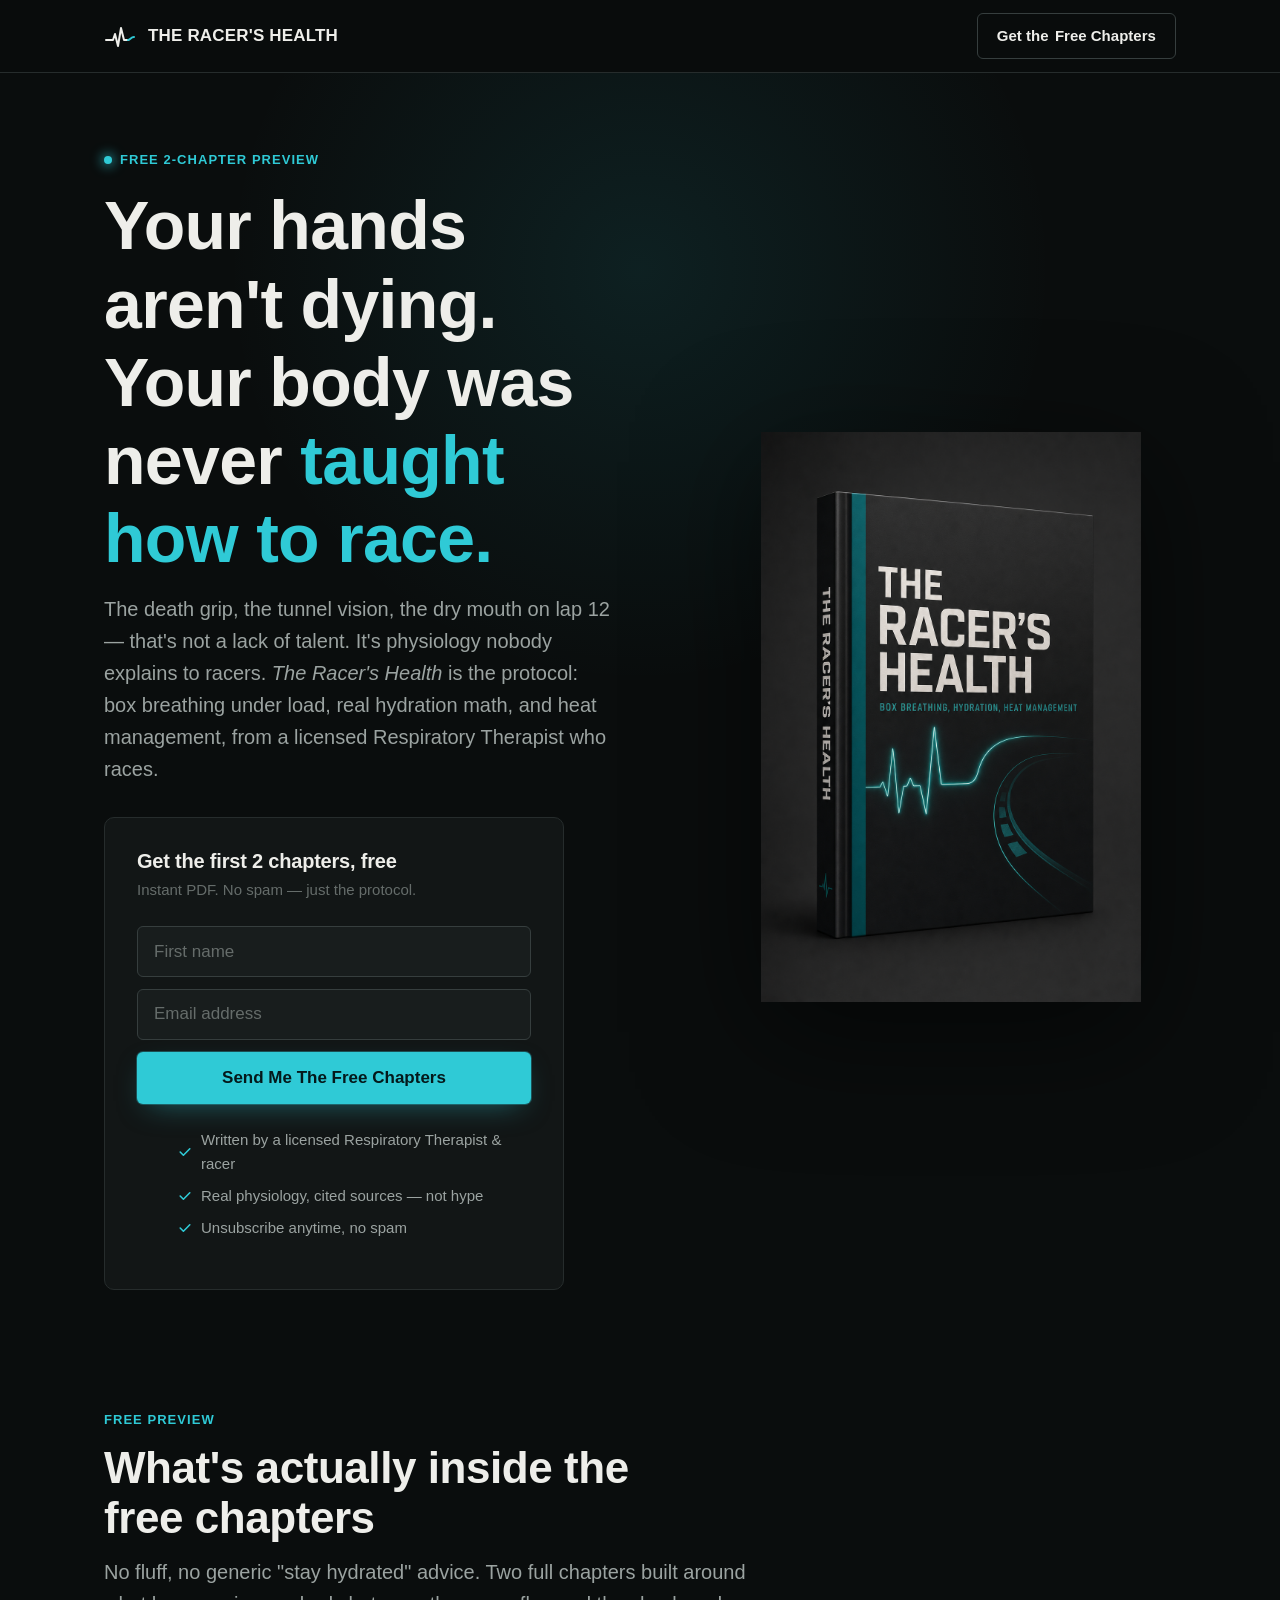
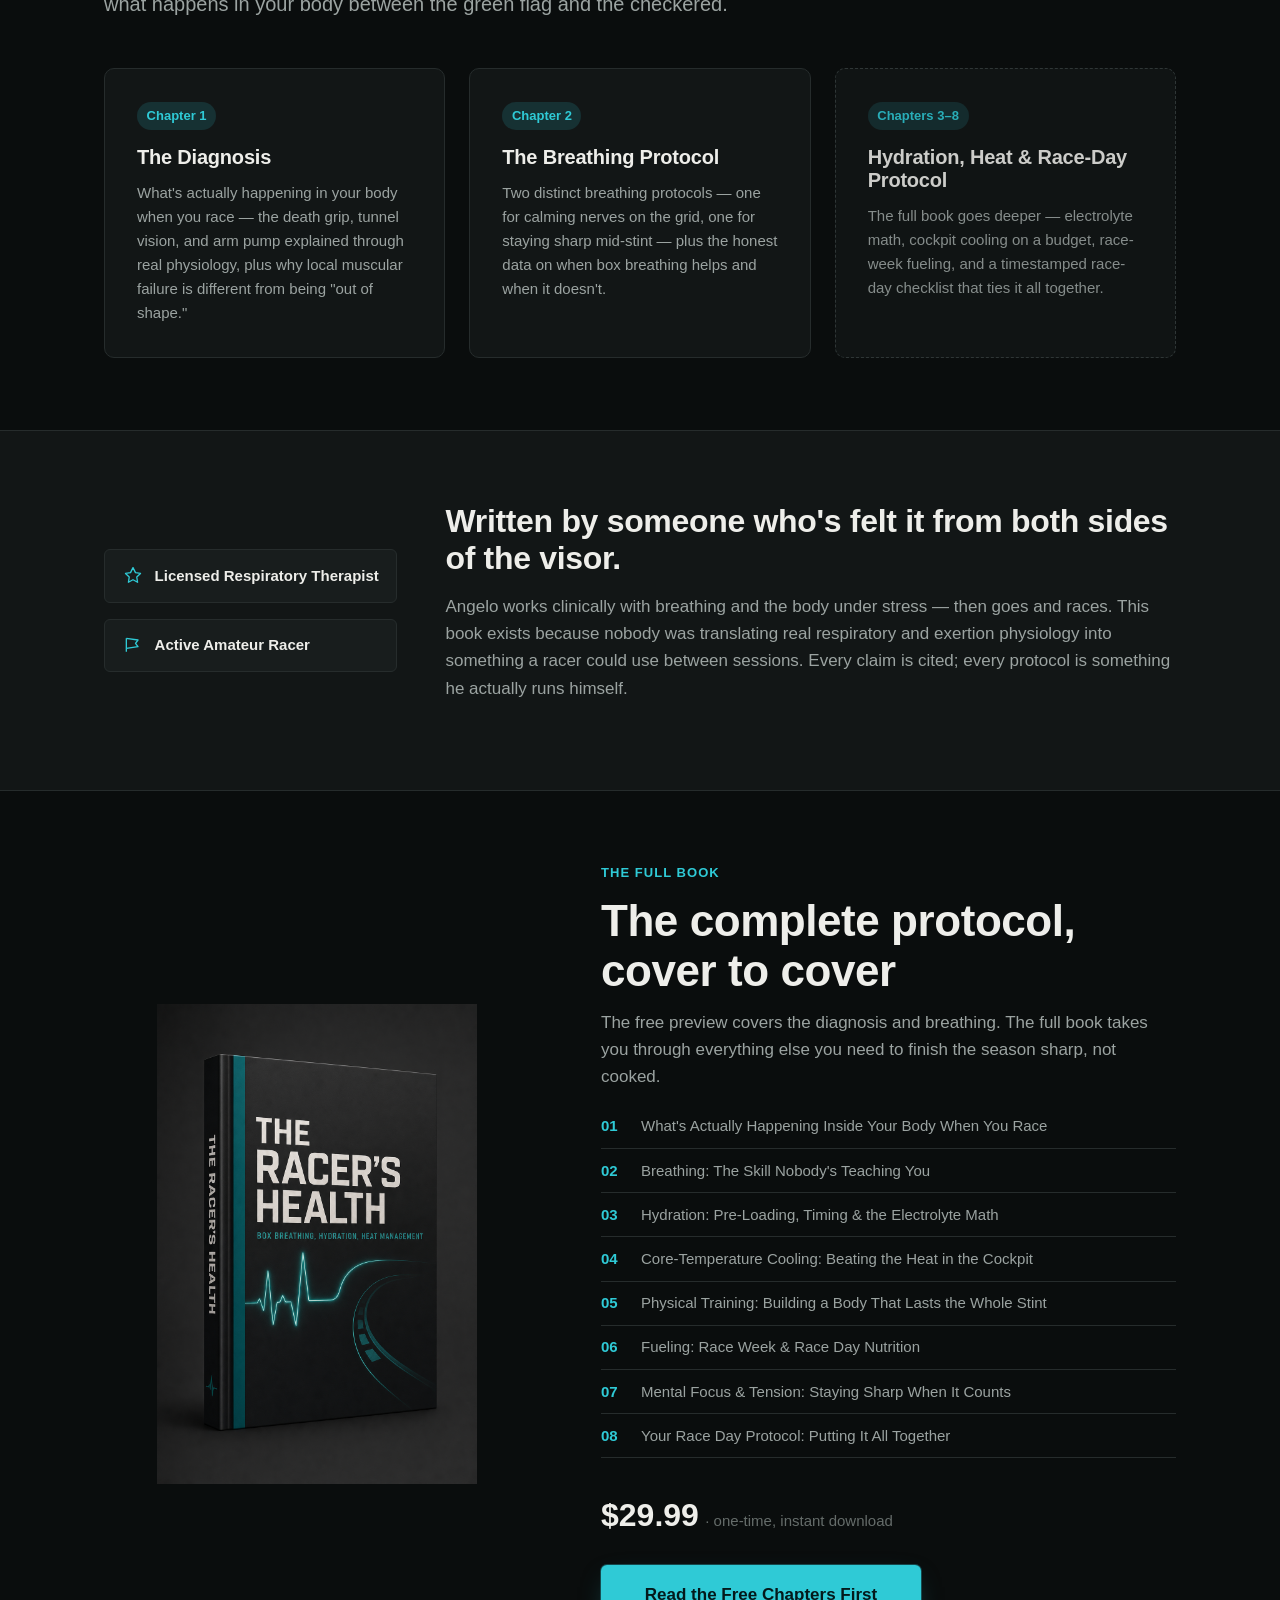
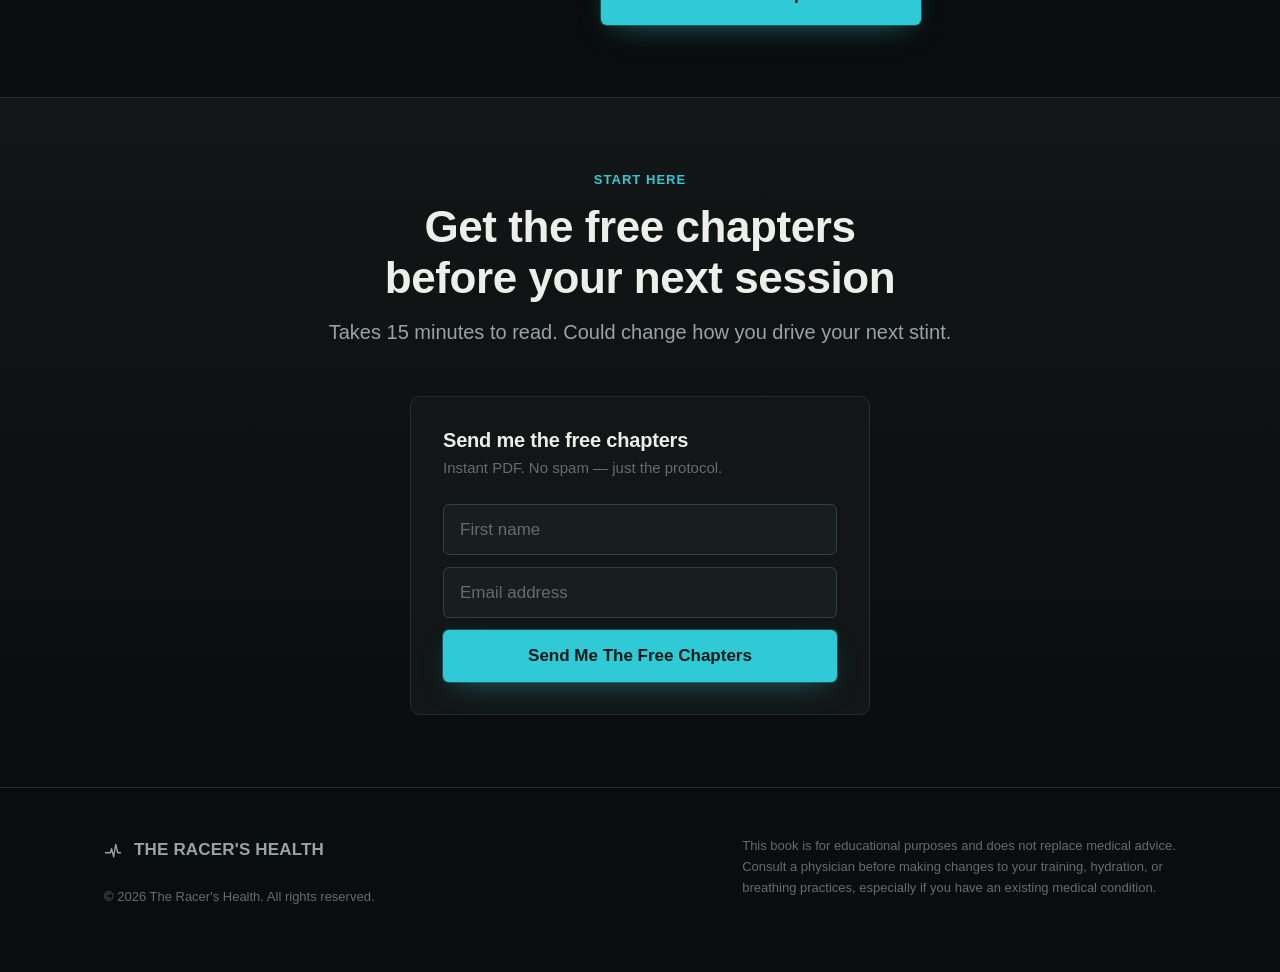
==== index.html @ ae668864 "Initial landing page + thank-you page for lead-magnet funnel" ====
<!DOCTYPE html>
<html lang="en">
<head>
<meta charset="UTF-8">
<meta name="viewport" content="width=device-width, initial-scale=1.0">
<title>The Racer's Health — Get the Free Chapters</title>
<meta name="description" content="A free preview from The Racer's Health: the breathing, hydration, and heat-management protocol nobody teaches racers. Written by a licensed Respiratory Therapist and racer.">

<!-- ============================================================
     META PIXEL — PASTE YOUR PIXEL BASE CODE HERE
     1. Go to Meta Events Manager > your Pixel > Settings > Set Up Pixel Manually
     2. Copy the base code block and paste it in place of this comment
     3. Replace YOUR_PIXEL_ID below with your real Pixel ID
     This fires a PageView. The Lead event fires on thank-you.html after signup.
     ============================================================ -->
<!--
<script>
!function(f,b,e,v,n,t,s)
{if(f.fbq)return;n=f.fbq=function(){n.callMethod?
n.callMethod.apply(n,arguments):n.queue.push(arguments)};
if(!f._fbq)f._fbq=n;n.push=n;n.loaded=!0;n.version='2.0';
n.queue=[];t=b.createElement(e);t.async=!0;
t.src=v;s=b.getElementsByTagName(e)[0];
s.parentNode.insertBefore(t,s)}(window, document,'script',
'https://connect.facebook.net/en_US/fbevents.js');
fbq('init', 'YOUR_PIXEL_ID');
fbq('track', 'PageView');
</script>
-->

<link rel="stylesheet" href="style.css">
</head>
<body>

<header class="site-header">
  <div class="container">
    <div class="brand">
      <svg viewBox="0 0 32 32" fill="none" aria-label="The Racer's Health logo">
        <path d="M2 20 H9 L11 14 L14 26 L17 8 L20 20 H24" stroke="currentColor" stroke-width="2" stroke-linecap="round" stroke-linejoin="round"/>
        <path d="M24 20 C 26 20 27 17 30 17" stroke="#2FCAD6" stroke-width="2" stroke-linecap="round"/>
      </svg>
      <span class="brand-name">The Racer's Health</span>
    </div>
    <a href="#signup" class="header-cta"><span class="long">Get the</span> Free Chapters</a>
  </div>
</header>

<main>
  <!-- ================= HERO ================= -->
  <section class="hero">
    <div class="container">
      <div class="hero-copy">
        <span class="eyebrow">Free 2-Chapter Preview</span>
        <h1>Your hands aren't dying. Your body was never <span>taught how to race.</span></h1>
        <p class="hero-sub">The death grip, the tunnel vision, the dry mouth on lap 12 — that's not a lack of talent. It's physiology nobody explains to racers. <em>The Racer's Health</em> is the protocol: box breathing under load, real hydration math, and heat management, from a licensed Respiratory Therapist who races.</p>

        <div class="signup-card" id="signup">
          <h3>Get the first 2 chapters, free</h3>
          <p class="signup-note">Instant PDF. No spam — just the protocol.</p>

          <!-- ============================================================
               KIT (CONVERTKIT) FORM — REPLACE THIS BLOCK
               1. In Kit: Grow > Landing Pages & Forms > create an Inline form
               2. Click Embed > HTML tab > copy the full <form>...</form> code
               3. Replace the entire <form> below with that code
               4. Keep the class="formkit-form-wrap" wrapper div so styling still applies
               5. In Kit's form settings, set "After subscribing" to REDIRECT to:
                  the live URL of thank-you.html (e.g. https://yoursite.com/thank-you.html)
               6. Kit's default field name is already "email_address" — this placeholder
                  form uses the same field names so styling carries over automatically.
             ============================================================ -->
          <div class="formkit-form-wrap">
            <form action="https://app.kit.com/forms/REPLACE_WITH_YOUR_FORM_ID/subscriptions" method="post">
              <input type="text" name="fields[first_name]" placeholder="First name" />
              <input type="email" name="email_address" placeholder="Email address" required />
              <button type="submit" class="btn btn-primary">Send Me The Free Chapters</button>
            </form>
          </div>

          <ul class="trust-row">
            <li><svg viewBox="0 0 20 20" fill="none"><path d="M4 10l4 4 8-8" stroke="currentColor" stroke-width="2" stroke-linecap="round" stroke-linejoin="round"/></svg> Written by a licensed Respiratory Therapist &amp; racer</li>
            <li><svg viewBox="0 0 20 20" fill="none"><path d="M4 10l4 4 8-8" stroke="currentColor" stroke-width="2" stroke-linecap="round" stroke-linejoin="round"/></svg> Real physiology, cited sources — not hype</li>
            <li><svg viewBox="0 0 20 20" fill="none"><path d="M4 10l4 4 8-8" stroke="currentColor" stroke-width="2" stroke-linecap="round" stroke-linejoin="round"/></svg> Unsubscribe anytime, no spam</li>
          </ul>
        </div>
      </div>

      <div class="hero-visual">
        <img src="assets/book-cover-mockup.png" alt="The Racer's Health book cover" width="380">
      </div>
    </div>
  </section>

  <!-- ================= WHAT'S INSIDE ================= -->
  <section class="inside">
    <div class="container">
      <span class="section-label">Free Preview</span>
      <h2 class="section-title">What's actually inside the free chapters</h2>
      <p class="section-intro">No fluff, no generic "stay hydrated" advice. Two full chapters built around what happens in your body between the green flag and the checkered.</p>

      <div class="inside-grid">
        <div class="inside-card">
          <span class="chip">Chapter 1</span>
          <h4>The Diagnosis</h4>
          <p>What's actually happening in your body when you race — the death grip, tunnel vision, and arm pump explained through real physiology, plus why local muscular failure is different from being "out of shape."</p>
        </div>
        <div class="inside-card">
          <span class="chip">Chapter 2</span>
          <h4>The Breathing Protocol</h4>
          <p>Two distinct breathing protocols — one for calming nerves on the grid, one for staying sharp mid-stint — plus the honest data on when box breathing helps and when it doesn't.</p>
        </div>
        <div class="inside-card locked">
          <span class="chip">Chapters 3–8</span>
          <h4>Hydration, Heat &amp; Race-Day Protocol</h4>
          <p>The full book goes deeper — electrolyte math, cockpit cooling on a budget, race-week fueling, and a timestamped race-day checklist that ties it all together.</p>
        </div>
      </div>
    </div>
  </section>

  <!-- ================= CREDIBILITY ================= -->
  <section class="credibility">
    <div class="container">
      <div class="cred-grid">
        <div class="cred-badges">
          <div class="cred-badge">
            <svg viewBox="0 0 24 24" fill="none"><path d="M12 2l3 6 6 .9-4.5 4.3 1 6.3-5.5-3-5.5 3 1-6.3L3 8.9 9 8z" stroke="currentColor" stroke-width="1.6" stroke-linejoin="round"/></svg>
            Licensed Respiratory Therapist
          </div>
          <div class="cred-badge">
            <svg viewBox="0 0 24 24" fill="none"><path d="M4 4v16M4 4l14 2-3 4 3 4-14 2" stroke="currentColor" stroke-width="1.6" stroke-linejoin="round"/></svg>
            Active Amateur Racer
          </div>
        </div>
        <div class="cred-copy">
          <h3>Written by someone who's felt it from both sides of the visor.</h3>
          <p>Angelo works clinically with breathing and the body under stress — then goes and races. This book exists because nobody was translating real respiratory and exertion physiology into something a racer could use between sessions. Every claim is cited; every protocol is something he actually runs himself.</p>
        </div>
      </div>
    </div>
  </section>

  <!-- ================= FULL SYSTEM TEASER ================= -->
  <section class="system">
    <div class="container">
      <div class="system-grid">
        <div class="book-visual">
          <img src="assets/book-cover-mockup.png" alt="The Racer's Health full book" width="320">
        </div>
        <div>
          <span class="section-label">The Full Book</span>
          <h2 class="section-title">The complete protocol, cover to cover</h2>
          <p>The free preview covers the diagnosis and breathing. The full book takes you through everything else you need to finish the season sharp, not cooked.</p>

          <ul class="chapter-list">
            <li><span class="num">01</span> What's Actually Happening Inside Your Body When You Race</li>
            <li><span class="num">02</span> Breathing: The Skill Nobody's Teaching You</li>
            <li><span class="num">03</span> Hydration: Pre-Loading, Timing &amp; the Electrolyte Math</li>
            <li><span class="num">04</span> Core-Temperature Cooling: Beating the Heat in the Cockpit</li>
            <li><span class="num">05</span> Physical Training: Building a Body That Lasts the Whole Stint</li>
            <li><span class="num">06</span> Fueling: Race Week &amp; Race Day Nutrition</li>
            <li><span class="num">07</span> Mental Focus &amp; Tension: Staying Sharp When It Counts</li>
            <li><span class="num">08</span> Your Race Day Protocol: Putting It All Together</li>
          </ul>

          <div class="price-tag">$29.99 <span>· one-time, instant download</span></div>

          <!-- ============================================================
               BUY NOW LINK — once Kit Commerce (or your checkout) is live,
               replace href="#signup" below with your real checkout URL.
             ============================================================ -->
          <a href="#signup" class="btn btn-primary" style="max-width:320px; white-space:nowrap;">Read the Free Chapters First</a>
        </div>
      </div>
    </div>
  </section>

  <!-- ================= FINAL CTA ================= -->
  <section class="final-cta">
    <div class="container">
      <span class="section-label">Start Here</span>
      <h2 class="section-title">Get the free chapters before your next session</h2>
      <p class="section-intro">Takes 15 minutes to read. Could change how you drive your next stint.</p>

      <div class="signup-card">
        <h3>Send me the free chapters</h3>
        <p class="signup-note">Instant PDF. No spam — just the protocol.</p>
        <div class="formkit-form-wrap">
          <!-- Duplicate of the hero form — paste the same Kit embed code here too -->
          <form action="https://app.kit.com/forms/REPLACE_WITH_YOUR_FORM_ID/subscriptions" method="post">
            <input type="text" name="fields[first_name]" placeholder="First name" />
            <input type="email" name="email_address" placeholder="Email address" required />
            <button type="submit" class="btn btn-primary">Send Me The Free Chapters</button>
          </form>
        </div>
      </div>
    </div>
  </section>
</main>

<footer class="site-footer">
  <div class="container">
    <div class="footer-grid">
      <div>
        <div class="footer-brand">
          <svg viewBox="0 0 32 32" fill="none"><path d="M2 20 H9 L11 14 L14 26 L17 8 L20 20 H24" stroke="currentColor" stroke-width="2" stroke-linecap="round" stroke-linejoin="round"/></svg>
          <span class="brand-name">The Racer's Health</span>
        </div>
        <p class="footer-copy">© 2026 The Racer's Health. All rights reserved.</p>
      </div>
      <p class="footer-disclaimer">This book is for educational purposes and does not replace medical advice. Consult a physician before making changes to your training, hydration, or breathing practices, especially if you have an existing medical condition.</p>
    </div>
  </div>
</footer>

</body>
</html>
---- style.css ----
/* ============================================
   THE RACER'S HEALTH — Landing Page Stylesheet
   Dark-mode-default, motorsport-technical aesthetic
   ============================================ */

@import url('https://api.fontshare.com/v2/css?f[]=general-sans@600,700,500&f[]=switzer@400,500,600&display=swap');

:root {
  /* Type scale */
  --text-xs: 0.8125rem;
  --text-sm: 0.9375rem;
  --text-base: 1.0625rem;
  --text-lg: 1.25rem;
  --text-xl: 1.5rem;
  --text-2xl: 2rem;
  --text-3xl: 2.75rem;
  --text-hero: clamp(2.5rem, 5vw + 1rem, 4.25rem);

  /* Spacing */
  --space-1: 0.5rem;
  --space-2: 0.75rem;
  --space-3: 1rem;
  --space-4: 1.5rem;
  --space-5: 2rem;
  --space-6: 3rem;
  --space-7: 4.5rem;
  --space-8: 7rem;

  /* Colors — dark carbon/asphalt with teal accent */
  --bg: #0A0D0D;
  --surface: #121616;
  --surface-alt: #181D1D;
  --border: #262C2C;
  --border-strong: #363E3E;
  --text: #EEEEEA;
  --text-muted: #9BA3A1;
  --text-faint: #656C6A;
  --primary: #2FCAD6;
  --primary-hover: #58D9E2;
  --primary-deep: #0E4F55;
  --error: #E5708F;
  --warning: #E2924F;
  --success: #6FCB6B;

  --radius: 10px;
  --radius-sm: 6px;
  --max-width: 1120px;

  --font-display: 'General Sans', 'Arial', sans-serif;
  --font-body: 'Switzer', 'Inter', sans-serif;
}

* { box-sizing: border-box; }

html { scroll-behavior: smooth; }

body {
  margin: 0;
  background: var(--bg);
  color: var(--text);
  font-family: var(--font-body);
  font-size: var(--text-base);
  line-height: 1.6;
  -webkit-font-smoothing: antialiased;
}

h1, h2, h3, h4 {
  font-family: var(--font-display);
  font-weight: 600;
  line-height: 1.15;
  margin: 0 0 var(--space-3);
  letter-spacing: -0.01em;
}

p { margin: 0 0 var(--space-3); color: var(--text-muted); }

a { color: var(--primary); text-decoration: none; }

img { max-width: 100%; display: block; }

.container {
  max-width: var(--max-width);
  margin: 0 auto;
  padding: 0 var(--space-4);
}

@media (max-width: 640px) {
  .container { padding: 0 var(--space-3); }
}

/* ---------- Header ---------- */
.site-header {
  position: sticky;
  top: 0;
  z-index: 50;
  background: rgba(10, 13, 13, 0.86);
  backdrop-filter: blur(10px);
  border-bottom: 1px solid var(--border);
}

.site-header .container {
  display: flex;
  align-items: center;
  justify-content: space-between;
  height: 72px;
}

.brand {
  display: flex;
  align-items: center;
  gap: var(--space-2);
  color: var(--text);
}

.brand svg { width: 32px; height: 32px; flex-shrink: 0; }

.brand-name {
  font-family: var(--font-display);
  font-weight: 600;
  font-size: var(--text-base);
  letter-spacing: 0.01em;
  text-transform: uppercase;
}

.header-cta {
  display: inline-flex;
  align-items: center;
  gap: 0.4rem;
  padding: 0.6rem 1.2rem;
  border: 1px solid var(--border-strong);
  border-radius: var(--radius-sm);
  font-family: var(--font-display);
  font-size: var(--text-sm);
  font-weight: 600;
  color: var(--text);
  white-space: nowrap;
}

.header-cta:hover { border-color: var(--primary); color: var(--primary); }

/* ---------- Buttons ---------- */
.btn {
  display: inline-flex;
  align-items: center;
  justify-content: center;
  gap: 0.5rem;
  border: none;
  border-radius: var(--radius-sm);
  font-family: var(--font-display);
  font-weight: 600;
  font-size: var(--text-base);
  padding: 1rem 1.5rem;
  cursor: pointer;
  transition: transform 0.15s ease, background 0.15s ease, box-shadow 0.15s ease;
  width: 100%;
}

.btn-primary {
  background: var(--primary);
  color: #04191B;
  box-shadow: 0 0 0 1px rgba(47, 202, 214, 0.3), 0 10px 30px -12px rgba(47, 202, 214, 0.5);
}

.btn-primary:hover { background: var(--primary-hover); transform: translateY(-1px); }

/* ---------- Hero ---------- */
.hero {
  padding: var(--space-7) 0 var(--space-6);
  position: relative;
  overflow: hidden;
}

.hero::before {
  content: '';
  position: absolute;
  top: -20%;
  left: 50%;
  width: 900px;
  height: 900px;
  transform: translateX(-50%);
  background: radial-gradient(circle, rgba(47,202,214,0.10) 0%, rgba(47,202,214,0) 65%);
  pointer-events: none;
}

.hero .container {
  display: grid;
  grid-template-columns: 1.1fr 0.9fr;
  gap: var(--space-7);
  align-items: center;
  position: relative;
}

.eyebrow {
  display: inline-flex;
  align-items: center;
  gap: 0.5rem;
  font-family: var(--font-display);
  font-size: var(--text-xs);
  font-weight: 600;
  letter-spacing: 0.08em;
  text-transform: uppercase;
  color: var(--primary);
  margin-bottom: var(--space-3);
}

.eyebrow::before {
  content: '';
  width: 8px;
  height: 8px;
  border-radius: 50%;
  background: var(--primary);
  box-shadow: 0 0 12px 2px rgba(47,202,214,0.7);
}

.hero h1 {
  font-size: var(--text-hero);
  color: var(--text);
  max-width: 15ch;
}

.hero h1 span { color: var(--primary); }

.hero-sub {
  font-size: var(--text-lg);
  color: var(--text-muted);
  max-width: 46ch;
  margin-bottom: var(--space-5);
}

.hero-visual {
  position: relative;
  display: flex;
  justify-content: center;
}

.hero-visual img {
  max-width: 380px;
  width: 100%;
  filter: drop-shadow(0 30px 60px rgba(0,0,0,0.55));
}

/* ---------- Signup Card ---------- */
.signup-card {
  background: var(--surface);
  border: 1px solid var(--border);
  border-radius: var(--radius);
  padding: var(--space-5);
  max-width: 460px;
}

.signup-card h3 {
  font-size: var(--text-lg);
  margin-bottom: 0.3rem;
}

.signup-card .signup-note {
  font-size: var(--text-sm);
  color: var(--text-faint);
  margin-bottom: var(--space-4);
}

.formkit-form-wrap input[type="text"],
.formkit-form-wrap input[type="email"] {
  width: 100%;
  padding: 0.9rem 1rem;
  margin-bottom: 0.75rem;
  background: var(--surface-alt);
  border: 1px solid var(--border-strong);
  border-radius: var(--radius-sm);
  color: var(--text);
  font-family: var(--font-body);
  font-size: var(--text-base);
}

.formkit-form-wrap input::placeholder { color: var(--text-faint); }

.formkit-form-wrap input:focus {
  outline: none;
  border-color: var(--primary);
  box-shadow: 0 0 0 3px rgba(47,202,214,0.15);
}

.trust-row {
  display: flex;
  flex-direction: column;
  gap: 0.5rem;
  margin-top: var(--space-4);
}

.trust-row li {
  list-style: none;
  display: flex;
  align-items: center;
  gap: 0.5rem;
  font-size: var(--text-sm);
  color: var(--text-muted);
}

.trust-row svg { width: 16px; height: 16px; color: var(--primary); flex-shrink: 0; }

.hero-trust { list-style: none; margin: 0; padding: 0; }

/* ---------- Section shell ---------- */
section { padding: var(--space-7) 0; }

.section-label {
  font-family: var(--font-display);
  font-size: var(--text-xs);
  font-weight: 600;
  letter-spacing: 0.08em;
  text-transform: uppercase;
  color: var(--primary);
  margin-bottom: var(--space-2);
  display: block;
}

.section-title {
  font-size: var(--text-3xl);
  max-width: 22ch;
  margin-bottom: var(--space-2);
}

.section-intro {
  font-size: var(--text-lg);
  max-width: 60ch;
  margin-bottom: var(--space-6);
}

/* ---------- What's Inside ---------- */
.inside-grid {
  display: grid;
  grid-template-columns: repeat(3, 1fr);
  gap: var(--space-4);
}

.inside-card {
  background: var(--surface);
  border: 1px solid var(--border);
  border-radius: var(--radius);
  padding: var(--space-5);
}

.inside-card .chip {
  display: inline-block;
  font-family: var(--font-display);
  font-size: var(--text-xs);
  font-weight: 600;
  color: var(--primary-deep);
  background: rgba(47,202,214,0.15);
  color: var(--primary);
  padding: 0.25rem 0.6rem;
  border-radius: 999px;
  margin-bottom: var(--space-3);
}

.inside-card h4 {
  font-size: var(--text-lg);
  margin-bottom: var(--space-2);
}

.inside-card p { font-size: var(--text-sm); margin-bottom: 0; }

.inside-card.locked {
  border-style: dashed;
  border-color: var(--border-strong);
  opacity: 0.85;
}

/* ---------- Credibility ---------- */
.credibility {
  background: var(--surface);
  border-top: 1px solid var(--border);
  border-bottom: 1px solid var(--border);
}

.cred-grid {
  display: grid;
  grid-template-columns: auto 1fr;
  gap: var(--space-6);
  align-items: center;
}

.cred-badges {
  display: flex;
  flex-direction: column;
  gap: var(--space-3);
}

.cred-badge {
  display: flex;
  align-items: center;
  gap: 0.75rem;
  background: var(--surface-alt);
  border: 1px solid var(--border);
  border-radius: var(--radius-sm);
  padding: 0.85rem 1.1rem;
  font-family: var(--font-display);
  font-size: var(--text-sm);
  font-weight: 600;
  white-space: nowrap;
}

.cred-badge svg { width: 20px; height: 20px; color: var(--primary); flex-shrink: 0; }

.cred-copy h3 { font-size: var(--text-2xl); }

.cred-copy p { font-size: var(--text-base); }

/* ---------- Full system / book teaser ---------- */
.system-grid {
  display: grid;
  grid-template-columns: 0.85fr 1.15fr;
  gap: var(--space-7);
  align-items: center;
}

.chapter-list {
  list-style: none;
  margin: var(--space-4) 0 var(--space-5);
  padding: 0;
  display: grid;
  gap: 0.6rem;
}

.chapter-list li {
  display: grid;
  grid-template-columns: 28px 1fr;
  gap: 0.75rem;
  align-items: baseline;
  font-size: var(--text-sm);
  color: var(--text-muted);
  border-bottom: 1px solid var(--border);
  padding-bottom: 0.6rem;
}

.chapter-list .num {
  font-family: var(--font-display);
  color: var(--primary);
  font-weight: 600;
}

.price-tag {
  display: flex;
  align-items: baseline;
  gap: 0.4rem;
  font-family: var(--font-display);
  font-weight: 700;
  font-size: var(--text-2xl);
  color: var(--text);
  margin-bottom: var(--space-4);
}

.price-tag span {
  font-size: var(--text-sm);
  font-weight: 500;
  color: var(--text-faint);
  font-family: var(--font-body);
}

.book-visual {
  display: flex;
  justify-content: center;
}

.book-visual img { max-width: 320px; }

/* ---------- Final CTA ---------- */
.final-cta {
  text-align: center;
  background: linear-gradient(180deg, var(--surface) 0%, var(--bg) 100%);
  border-top: 1px solid var(--border);
}

.final-cta .signup-card { margin: 0 auto; text-align: left; }

.final-cta .section-title { margin: 0 auto var(--space-2); }

.final-cta .section-intro { margin: 0 auto var(--space-6); }

/* ---------- Footer ---------- */
.site-footer {
  border-top: 1px solid var(--border);
  padding: var(--space-6) 0;
}

.footer-grid {
  display: flex;
  justify-content: space-between;
  align-items: flex-start;
  gap: var(--space-4);
  flex-wrap: wrap;
}

.footer-brand { display: flex; align-items: center; gap: 0.5rem; color: var(--text-muted); }
.footer-brand svg { width: 22px; height: 22px; }

.footer-disclaimer {
  max-width: 60ch;
  font-size: var(--text-xs);
  color: var(--text-faint);
}

.footer-copy {
  font-size: var(--text-xs);
  color: var(--text-faint);
  margin-top: var(--space-4);
}

/* ---------- Responsive ---------- */
@media (max-width: 920px) {
  .hero .container { grid-template-columns: 1fr; gap: var(--space-5); }
  .hero-visual { order: -1; }
  .hero-visual img { max-width: 240px; }
  .inside-grid { grid-template-columns: 1fr; }
  .cred-grid { grid-template-columns: 1fr; }
  .cred-badges { flex-direction: row; flex-wrap: wrap; }
  .system-grid { grid-template-columns: 1fr; }
  .book-visual { order: -1; }
  .book-visual img { max-width: 200px; }
  .section-title { font-size: var(--text-2xl); }
}

@media (max-width: 480px) {
  .header-cta span.long { display: none; }
  .brand-name { font-size: var(--text-xs); white-space: nowrap; }
  .site-header .container { height: 64px; }
}

/* ---------- Thank-you page ---------- */
.ty-wrap {
  min-height: 100vh;
  display: flex;
  align-items: center;
  justify-content: center;
  padding: var(--space-5);
  text-align: center;
}

.ty-card { max-width: 560px; }

.ty-icon {
  width: 64px;
  height: 64px;
  margin: 0 auto var(--space-4);
  color: var(--primary);
}

.ty-card h1 { font-size: var(--text-2xl); margin-bottom: var(--space-3); }

.ty-steps {
  text-align: left;
  background: var(--surface);
  border: 1px solid var(--border);
  border-radius: var(--radius);
  padding: var(--space-4) var(--space-5);
  margin: var(--space-5) 0;
}

.ty-steps li { color: var(--text-muted); font-size: var(--text-sm); margin-bottom: 0.5rem; }
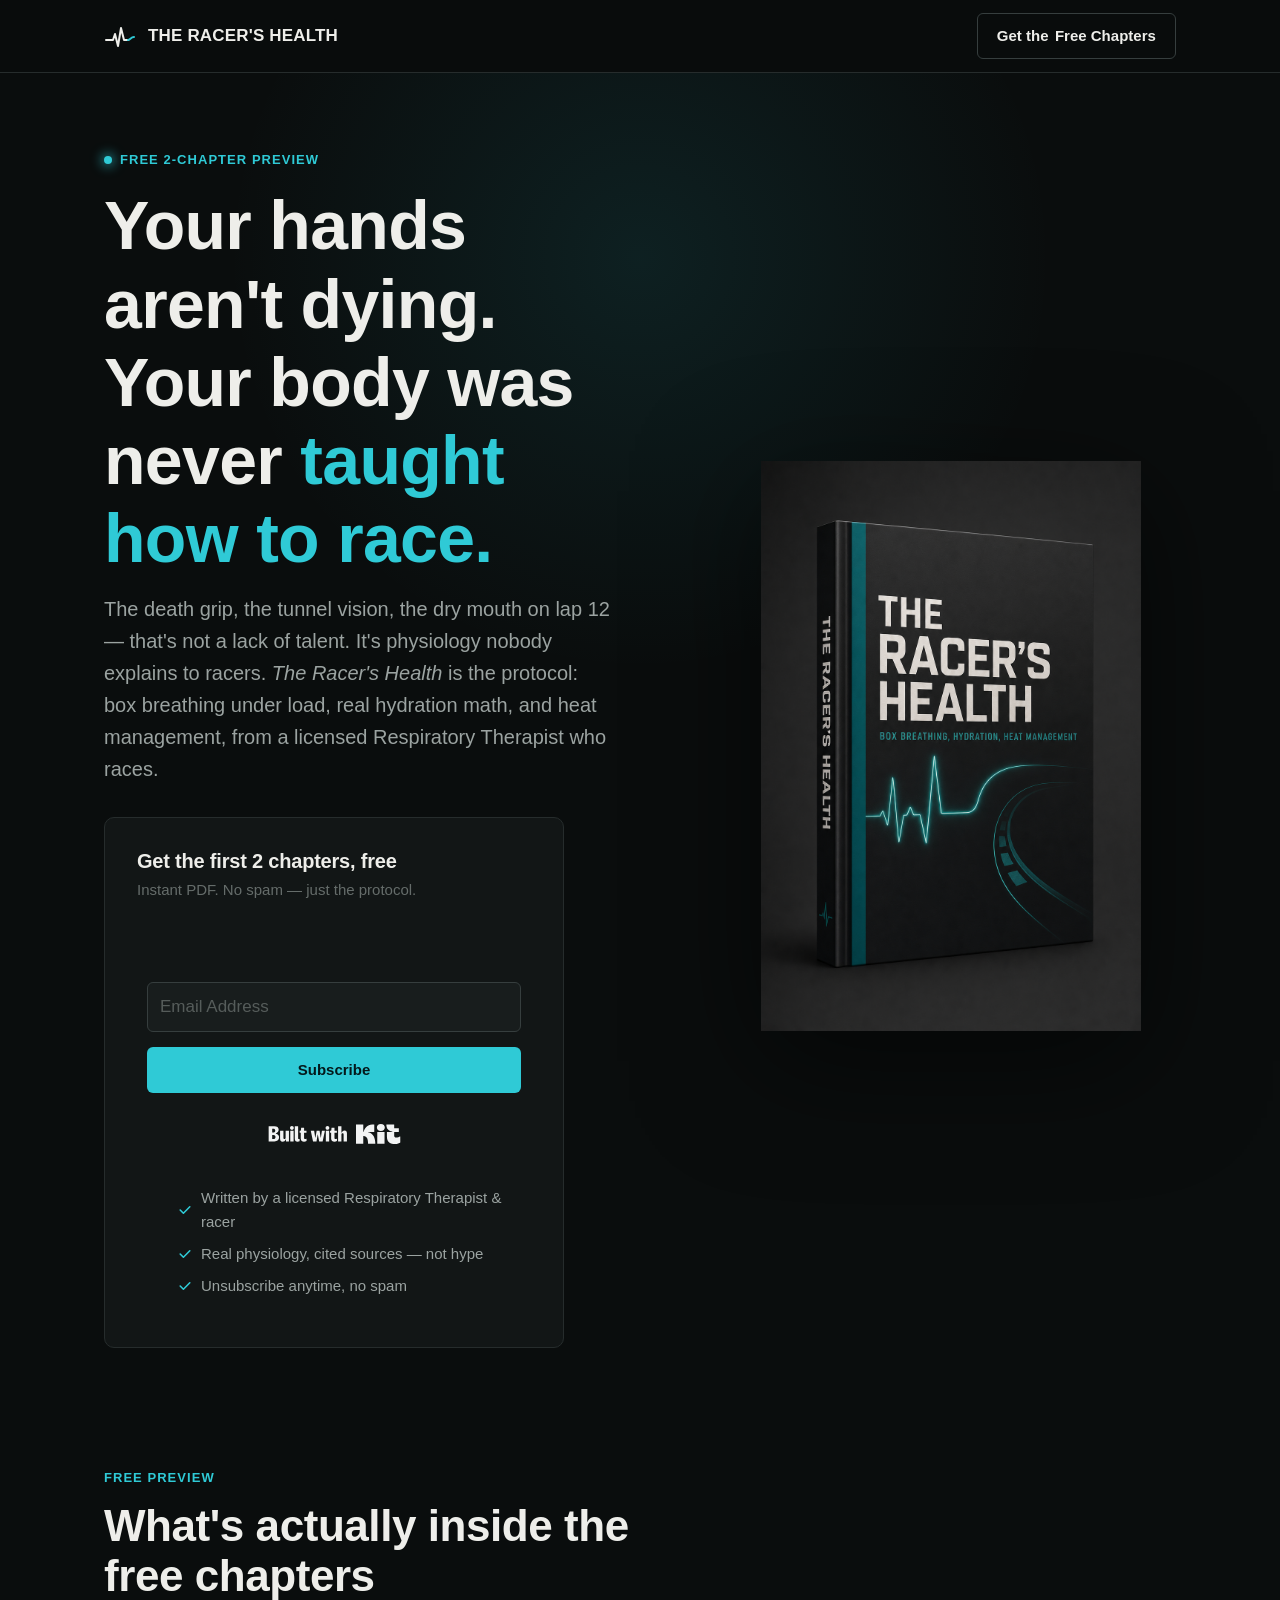
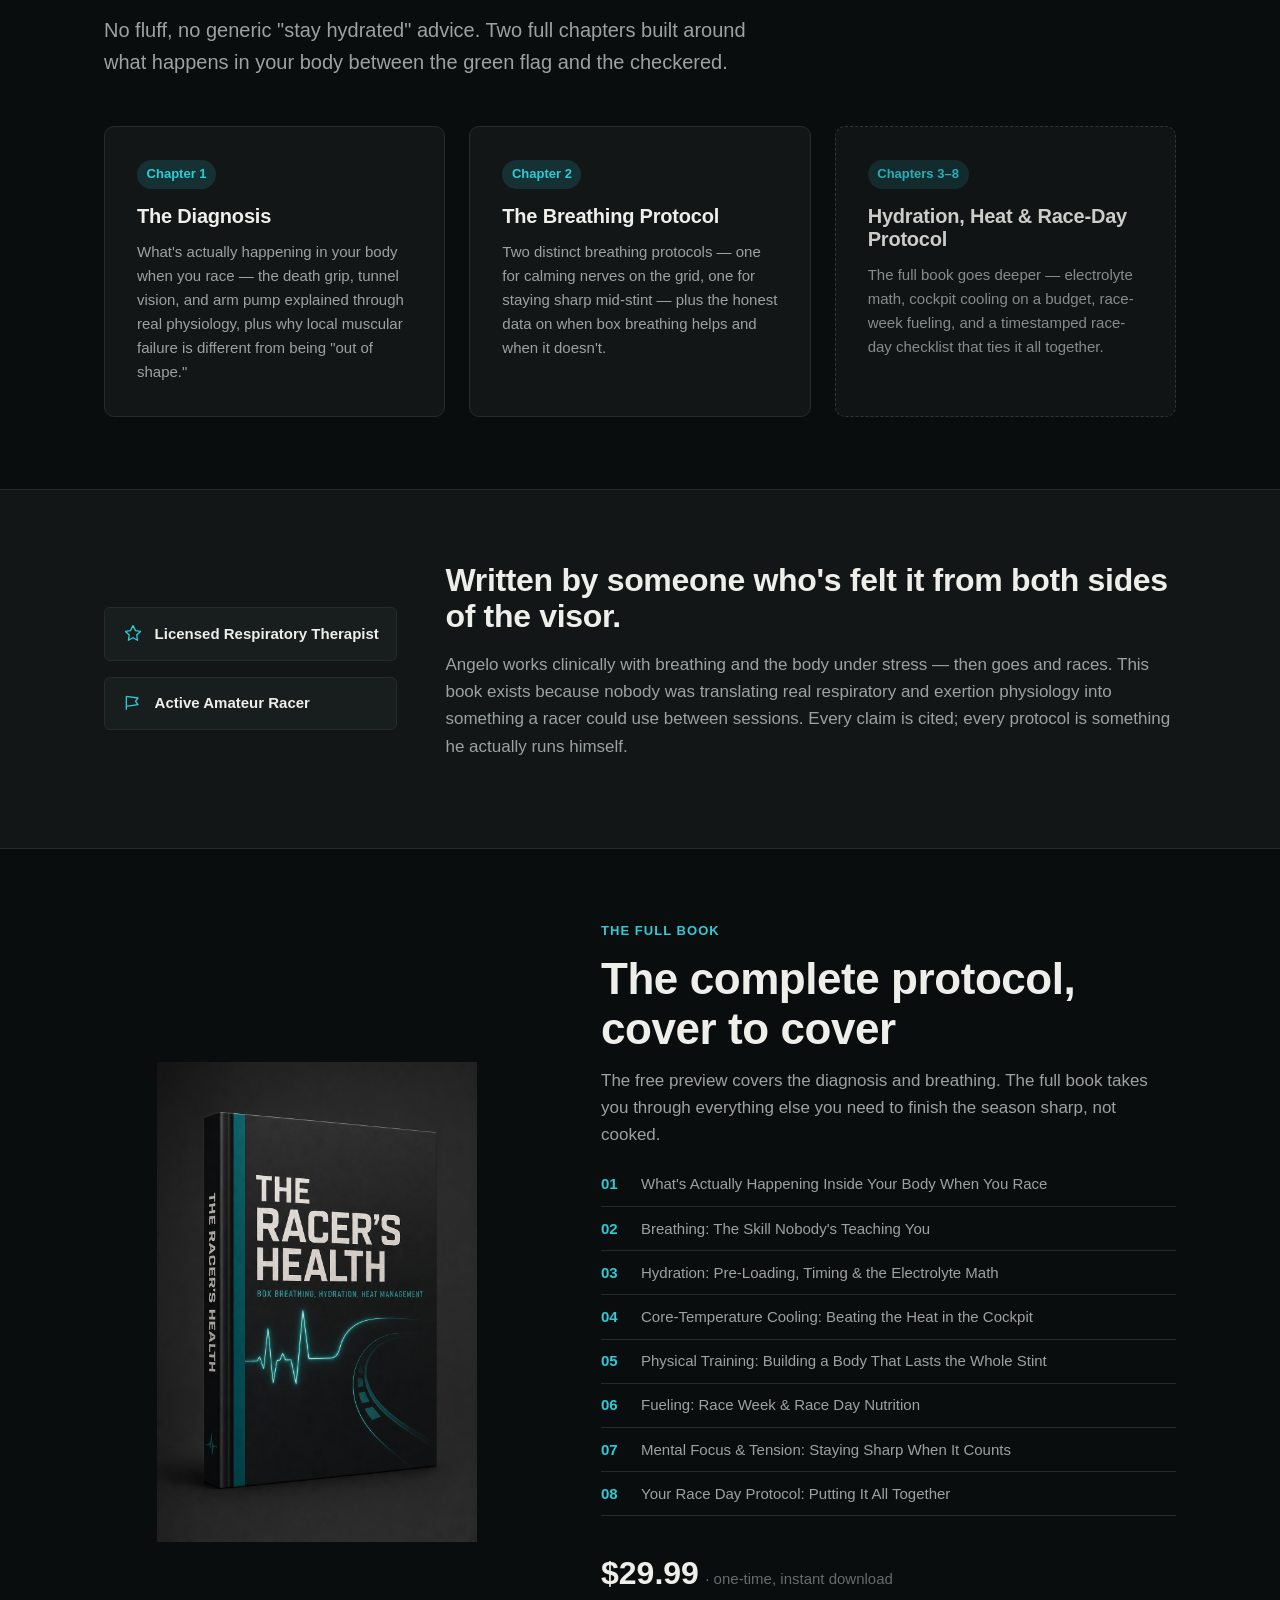
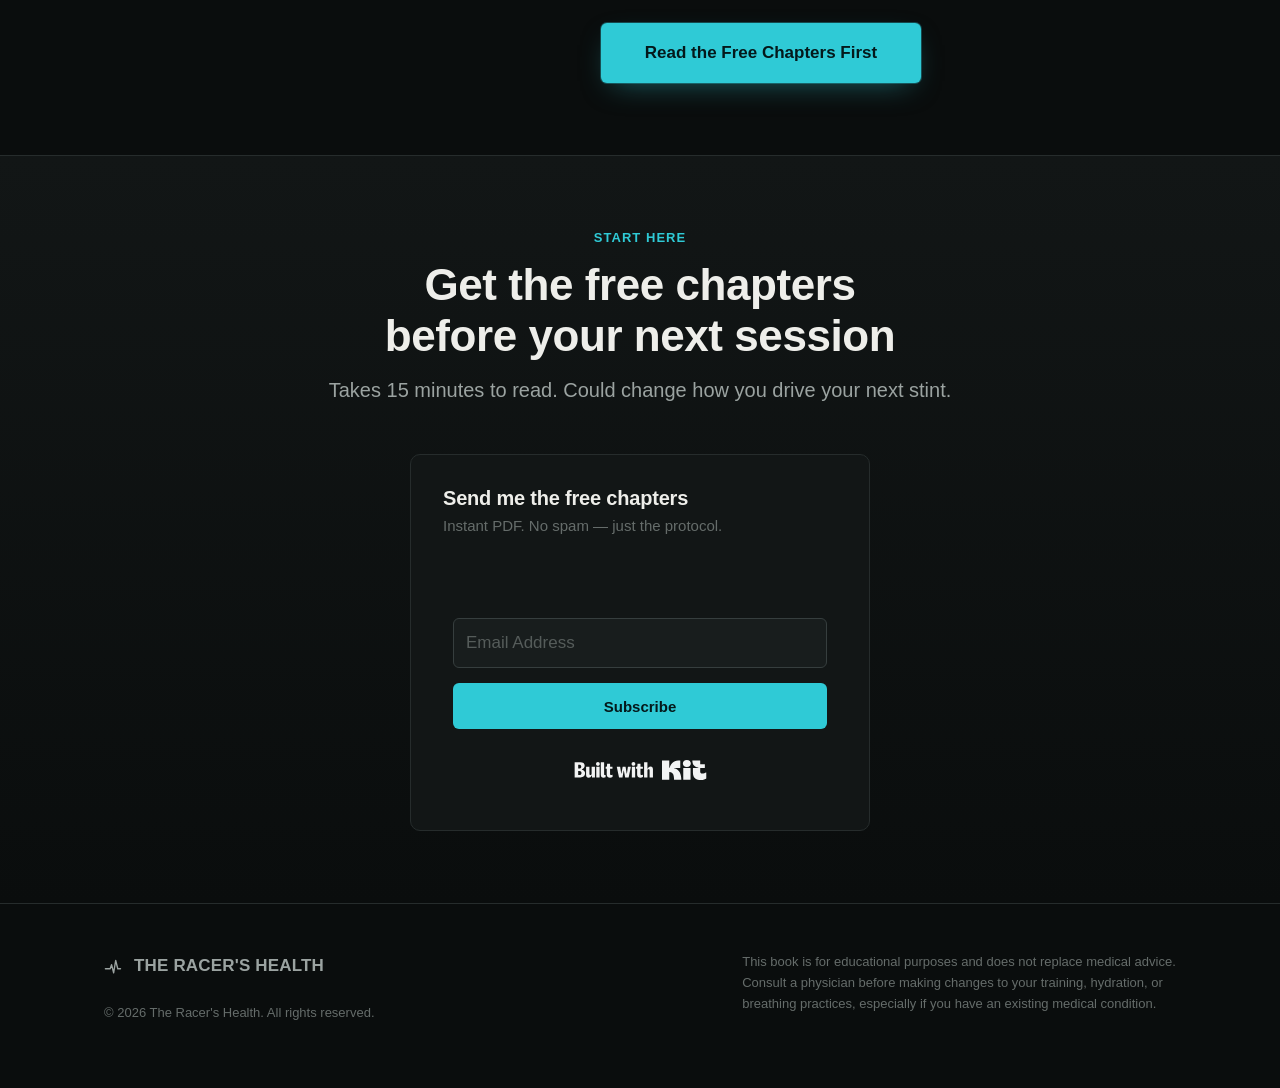
==== commit 555179a7: "Wire up real Kit signup form in hero and final CTA, restyle to match dark theme" ====
--- a/index.html
+++ b/index.html
@@ -28,6 +28,7 @@
 </script>
 -->
 
+<script src="https://f.convertkit.com/ckjs/ck.5.js"></script>
 <link rel="stylesheet" href="style.css">
 </head>
 <body>
@@ -58,23 +59,8 @@
           <h3>Get the first 2 chapters, free</h3>
           <p class="signup-note">Instant PDF. No spam — just the protocol.</p>
 
-          <!-- ============================================================
-               KIT (CONVERTKIT) FORM — REPLACE THIS BLOCK
-               1. In Kit: Grow > Landing Pages & Forms > create an Inline form
-               2. Click Embed > HTML tab > copy the full <form>...</form> code
-               3. Replace the entire <form> below with that code
-               4. Keep the class="formkit-form-wrap" wrapper div so styling still applies
-               5. In Kit's form settings, set "After subscribing" to REDIRECT to:
-                  the live URL of thank-you.html (e.g. https://yoursite.com/thank-you.html)
-               6. Kit's default field name is already "email_address" — this placeholder
-                  form uses the same field names so styling carries over automatically.
-             ============================================================ -->
           <div class="formkit-form-wrap">
-            <form action="https://app.kit.com/forms/REPLACE_WITH_YOUR_FORM_ID/subscriptions" method="post">
-              <input type="text" name="fields[first_name]" placeholder="First name" />
-              <input type="email" name="email_address" placeholder="Email address" required />
-              <button type="submit" class="btn btn-primary">Send Me The Free Chapters</button>
-            </form>
+<form action="https://app.kit.com/forms/9722563/subscriptions" class="seva-form formkit-form" method="post" data-sv-form="9722563" data-uid="8787737359" data-format="inline" data-version="5" data-options="{&quot;settings&quot;:{&quot;after_subscribe&quot;:{&quot;action&quot;:&quot;redirect&quot;,&quot;success_message&quot;:&quot;Success! Now check your email to confirm your subscription.&quot;,&quot;redirect_url&quot;:&quot; https://gelomespejo-creator.github.io/racers-health-funnel/thank-you.html&quot;},&quot;analytics&quot;:{&quot;google&quot;:null,&quot;fathom&quot;:null,&quot;facebook&quot;:null,&quot;segment&quot;:null,&quot;pinterest&quot;:null,&quot;sparkloop&quot;:null,&quot;googletagmanager&quot;:null},&quot;modal&quot;:{&quot;trigger&quot;:&quot;timer&quot;,&quot;scroll_percentage&quot;:null,&quot;timer&quot;:5,&quot;devices&quot;:&quot;all&quot;,&quot;show_once_every&quot;:15},&quot;powered_by&quot;:{&quot;show&quot;:true,&quot;url&quot;:&quot;https://kit.com/features/forms?utm_campaign=poweredby&amp;utm_content=form&amp;utm_medium=referral&amp;utm_source=dynamic&quot;},&quot;recaptcha&quot;:{&quot;enabled&quot;:false},&quot;return_visitor&quot;:{&quot;action&quot;:&quot;show&quot;,&quot;custom_content&quot;:&quot;&quot;},&quot;slide_in&quot;:{&quot;display_in&quot;:&quot;bottom_right&quot;,&quot;trigger&quot;:&quot;timer&quot;,&quot;scroll_percentage&quot;:null,&quot;timer&quot;:5,&quot;devices&quot;:&quot;all&quot;,&quot;show_once_every&quot;:15},&quot;sticky_bar&quot;:{&quot;display_in&quot;:&quot;top&quot;,&quot;trigger&quot;:&quot;timer&quot;,&quot;scroll_percentage&quot;:null,&quot;timer&quot;:5,&quot;devices&quot;:&quot;all&quot;,&quot;show_once_every&quot;:15}},&quot;version&quot;:&quot;5&quot;}" min-width="400 500 600 700 800" __gcruniqueid="14"><div data-style="clean"><ul class="formkit-alert formkit-alert-error" data-element="errors" data-group="alert"></ul><div data-element="fields" data-stacked="false" class="seva-fields formkit-fields"><div class="formkit-field"><input class="formkit-input" name="email_address" style="color: rgb(0, 0, 0); border-color: rgb(227, 227, 227); border-radius: 4px; font-weight: 400;" aria-label="Email Address" placeholder="Email Address" required="" type="email" __gcruniqueid="15"></div><button data-element="submit" class="formkit-submit formkit-submit" style="color: rgb(255, 255, 255); background-color: rgb(22, 119, 190); border-radius: 4px; font-weight: 400;"><div class="formkit-spinner"><div></div><div></div><div></div></div><span class="">Subscribe</span></button></div><div class="formkit-powered-by-convertkit-container"><a href="https://kit.com/features/forms?utm_campaign=poweredby&amp;utm_content=form&amp;utm_medium=referral&amp;utm_source=dynamic" data-element="powered-by" class="formkit-powered-by-convertkit" data-variant="light" target="_blank" rel="nofollow noopener">Built with Kit</a></div></div><style>.formkit-form[data-uid="8787737359"] *{box-sizing:border-box;}.formkit-form[data-uid="8787737359"]{-webkit-font-smoothing:antialiased;-moz-osx-font-smoothing:grayscale;}.formkit-form[data-uid="8787737359"] legend{border:none;font-size:inherit;margin-bottom:10px;padding:0;position:relative;display:table;}.formkit-form[data-uid="8787737359"] fieldset{border:0;padding:0.01em 0 0 0;margin:0;min-width:0;}.formkit-form[data-uid="8787737359"] body:not(:-moz-handler-blocked) fieldset{display:table-cell;}.formkit-form[data-uid="8787737359"] h1,.formkit-form[data-uid="8787737359"] h2,.formkit-form[data-uid="8787737359"] h3,.formkit-form[data-uid="8787737359"] h4,.formkit-form[data-uid="8787737359"] h5,.formkit-form[data-uid="8787737359"] h6{color:inherit;font-size:inherit;font-weight:inherit;}.formkit-form[data-uid="8787737359"] h2{font-size:1.5em;margin:1em 0;}.formkit-form[data-uid="8787737359"] h3{font-size:1.17em;margin:1em 0;}.formkit-form[data-uid="8787737359"] p{color:inherit;font-size:inherit;font-weight:inherit;}.formkit-form[data-uid="8787737359"] ol:not([template-default]),.formkit-form[data-uid="8787737359"] ul:not([template-default]),.formkit-form[data-uid="8787737359"] blockquote:not([template-default]){text-align:left;}.formkit-form[data-uid="8787737359"] p:not([template-default]),.formkit-form[data-uid="8787737359"] hr:not([template-default]),.formkit-form[data-uid="8787737359"] blockquote:not([template-default]),.formkit-form[data-uid="8787737359"] ol:not([template-default]),.formkit-form[data-uid="8787737359"] ul:not([template-default]){color:inherit;font-style:initial;}.formkit-form[data-uid="8787737359"] .ordered-list,.formkit-form[data-uid="8787737359"] .unordered-list{list-style-position:outside !important;padding-left:1em;}.formkit-form[data-uid="8787737359"] .list-item{padding-left:0;}.formkit-form[data-uid="8787737359"][data-format="modal"]{display:none;}.formkit-form[data-uid="8787737359"][data-format="slide in"]{display:none;}.formkit-form[data-uid="8787737359"][data-format="sticky bar"]{display:none;}.formkit-sticky-bar .formkit-form[data-uid="8787737359"][data-format="sticky bar"]{display:block;}.formkit-form[data-uid="8787737359"] .formkit-input,.formkit-form[data-uid="8787737359"] .formkit-select,.formkit-form[data-uid="8787737359"] .formkit-checkboxes{width:100%;}.formkit-form[data-uid="8787737359"] .formkit-button,.formkit-form[data-uid="8787737359"] .formkit-submit{border:0;border-radius:5px;color:#ffffff;cursor:pointer;display:inline-block;text-align:center;font-size:15px;font-weight:500;cursor:pointer;margin-bottom:15px;overflow:hidden;padding:0;position:relative;vertical-align:middle;}.formkit-form[data-uid="8787737359"] .formkit-button:hover,.formkit-form[data-uid="8787737359"] .formkit-submit:hover,.formkit-form[data-uid="8787737359"] .formkit-button:focus,.formkit-form[data-uid="8787737359"] .formkit-submit:focus{outline:none;}.formkit-form[data-uid="8787737359"] .formkit-button:hover > span,.formkit-form[data-uid="8787737359"] .formkit-submit:hover > span,.formkit-form[data-uid="8787737359"] .formkit-button:focus > span,.formkit-form[data-uid="8787737359"] .formkit-submit:focus > span{background-color:rgba(0,0,0,0.1);}.formkit-form[data-uid="8787737359"] .formkit-button > span,.formkit-form[data-uid="8787737359"] .formkit-submit > span{display:block;-webkit-transition:all 300ms ease-in-out;transition:all 300ms ease-in-out;padding:12px 24px;}.formkit-form[data-uid="8787737359"] .formkit-input{background:#ffffff;font-size:15px;padding:12px;border:1px solid #e3e3e3;-webkit-flex:1 0 auto;-ms-flex:1 0 auto;flex:1 0 auto;line-height:1.4;margin:0;-webkit-transition:border-color ease-out 300ms;transition:border-color ease-out 300ms;}.formkit-form[data-uid="8787737359"] .formkit-input:focus{outline:none;border-color:#1677be;-webkit-transition:border-color ease 300ms;transition:border-color ease 300ms;}.formkit-form[data-uid="8787737359"] .formkit-input::-webkit-input-placeholder{color:inherit;opacity:0.8;}.formkit-form[data-uid="8787737359"] .formkit-input::-moz-placeholder{color:inherit;opacity:0.8;}.formkit-form[data-uid="8787737359"] .formkit-input:-ms-input-placeholder{color:inherit;opacity:0.8;}.formkit-form[data-uid="8787737359"] .formkit-input::placeholder{color:inherit;opacity:0.8;}.formkit-form[data-uid="8787737359"] [data-group="dropdown"]{position:relative;display:inline-block;width:100%;}.formkit-form[data-uid="8787737359"] [data-group="dropdown"]::before{content:"";top:calc(50% - 2.5px);right:10px;position:absolute;pointer-events:none;border-color:#4f4f4f transparent transparent transparent;border-style:solid;border-width:6px 6px 0 6px;height:0;width:0;z-index:999;}.formkit-form[data-uid="8787737359"] [data-group="dropdown"] select{height:auto;width:100%;cursor:pointer;color:#333333;line-height:1.4;margin-bottom:0;padding:0 6px;-webkit-appearance:none;-moz-appearance:none;appearance:none;font-size:15px;padding:12px;padding-right:25px;border:1px solid #e3e3e3;background:#ffffff;}.formkit-form[data-uid="8787737359"] [data-group="dropdown"] select:focus{outline:none;}.formkit-form[data-uid="8787737359"] [data-group="checkboxes"]{text-align:left;margin:0;}.formkit-form[data-uid="8787737359"] [data-group="checkboxes"] [data-group="checkbox"]{margin-bottom:10px;}.formkit-form[data-uid="8787737359"] [data-group="checkboxes"] [data-group="checkbox"] *{cursor:pointer;}.formkit-form[data-uid="8787737359"] [data-group="checkboxes"] [data-group="checkbox"]:last-of-type{margin-bottom:0;}.formkit-form[data-uid="8787737359"] [data-group="checkboxes"] [data-group="checkbox"] input[type="checkbox"]{display:none;}.formkit-form[data-uid="8787737359"] [data-group="checkboxes"] [data-group="checkbox"] input[type="checkbox"] + label::after{content:none;}.formkit-form[data-uid="8787737359"] [data-group="checkboxes"] [data-group="checkbox"] input[type="checkbox"]:checked + label::after{border-color:#ffffff;content:"";}.formkit-form[data-uid="8787737359"] [data-group="checkboxes"] [data-group="checkbox"] input[type="checkbox"]:checked + label::before{background:#10bf7a;border-color:#10bf7a;}.formkit-form[data-uid="8787737359"] [data-group="checkboxes"] [data-group="checkbox"] label{position:relative;display:inline-block;padding-left:28px;}.formkit-form[data-uid="8787737359"] [data-group="checkboxes"] [data-group="checkbox"] label::before,.formkit-form[data-uid="8787737359"] [data-group="checkboxes"] [data-group="checkbox"] label::after{position:absolute;content:"";display:inline-block;}.formkit-form[data-uid="8787737359"] [data-group="checkboxes"] [data-group="checkbox"] label::before{height:16px;width:16px;border:1px solid #e3e3e3;background:#ffffff;left:0px;top:3px;}.formkit-form[data-uid="8787737359"] [data-group="checkboxes"] [data-group="checkbox"] label::after{height:4px;width:8px;border-left:2px solid #4d4d4d;border-bottom:2px solid #4d4d4d;-webkit-transform:rotate(-45deg);-ms-transform:rotate(-45deg);transform:rotate(-45deg);left:4px;top:8px;}.formkit-form[data-uid="8787737359"] .formkit-alert{background:#f9fafb;border:1px solid #e3e3e3;border-radius:5px;-webkit-flex:1 0 auto;-ms-flex:1 0 auto;flex:1 0 auto;list-style:none;margin:25px auto;padding:12px;text-align:center;width:100%;}.formkit-form[data-uid="8787737359"] .formkit-alert:empty{display:none;}.formkit-form[data-uid="8787737359"] .formkit-alert-success{background:#d3fbeb;border-color:#10bf7a;color:#0c905c;}.formkit-form[data-uid="8787737359"] .formkit-alert-error{background:#fde8e2;border-color:#f2643b;color:#ea4110;}.formkit-form[data-uid="8787737359"] .formkit-spinner{display:-webkit-box;display:-webkit-flex;display:-ms-flexbox;display:flex;height:0px;width:0px;margin:0 auto;position:absolute;top:0;left:0;right:0;width:0px;overflow:hidden;text-align:center;-webkit-transition:all 300ms ease-in-out;transition:all 300ms ease-in-out;}.formkit-form[data-uid="8787737359"] .formkit-spinner > div{margin:auto;width:12px;height:12px;background-color:#fff;opacity:0.3;border-radius:100%;display:inline-block;-webkit-animation:formkit-bouncedelay-formkit-form-data-uid-8787737359- 1.4s infinite ease-in-out both;animation:formkit-bouncedelay-formkit-form-data-uid-8787737359- 1.4s infinite ease-in-out both;}.formkit-form[data-uid="8787737359"] .formkit-spinner > div:nth-child(1){-webkit-animation-delay:-0.32s;animation-delay:-0.32s;}.formkit-form[data-uid="8787737359"] .formkit-spinner > div:nth-child(2){-webkit-animation-delay:-0.16s;animation-delay:-0.16s;}.formkit-form[data-uid="8787737359"] .formkit-submit[data-active] .formkit-spinner{opacity:1;height:100%;width:50px;}.formkit-form[data-uid="8787737359"] .formkit-submit[data-active] .formkit-spinner ~ span{opacity:0;}.formkit-form[data-uid="8787737359"] .formkit-powered-by[data-active="false"]{opacity:0.35;}.formkit-form[data-uid="8787737359"] .formkit-powered-by-convertkit-container{display:-webkit-box;display:-webkit-flex;display:-ms-flexbox;display:flex;width:100%;margin:10px 0;position:relative;}.formkit-form[data-uid="8787737359"] .formkit-powered-by-convertkit-container[data-active="false"]{opacity:0.35;}.formkit-form[data-uid="8787737359"] .formkit-powered-by-convertkit{-webkit-align-items:center;-webkit-box-align:center;-ms-flex-align:center;align-items:center;background-color:#ffffff;border-radius:9px;color:#3d3d3d;cursor:pointer;display:block;height:36px;margin:0 auto;opacity:0.95;padding:0;-webkit-text-decoration:none;text-decoration:none;text-indent:100%;-webkit-transition:ease-in-out all 200ms;transition:ease-in-out all 200ms;white-space:nowrap;overflow:hidden;-webkit-user-select:none;-moz-user-select:none;-ms-user-select:none;user-select:none;width:157px;background-repeat:no-repeat;background-position:center;background-image:url("data:image/svg+xml;charset=utf8,%3Csvg width='133' height='36' viewBox='0 0 133 36' fill='none' xmlns='http://www.w3.org/2000/svg'%3E%3Cpath d='M0.861 25.5C0.735 25.5 0.651 25.416 0.651 25.29V10.548C0.651 10.422 0.735 10.338 0.861 10.338H6.279C9.072 10.338 10.668 11.451 10.668 13.824C10.668 15.819 9.219 16.932 8.001 17.226C7.707 17.268 7.707 17.625 8.022 17.688C9.912 18.108 11.088 19.116 11.088 21.321C11.088 23.715 9.429 25.5 6.426 25.5H0.861ZM5.397 23.085C6.825 23.085 7.518 22.224 7.518 21.006C7.518 19.683 6.825 18.948 5.397 18.948H4.2V23.085H5.397ZM5.313 16.617C6.51 16.617 7.245 15.945 7.245 14.601C7.245 13.383 6.51 12.753 5.25 12.753H4.2V16.617H5.313ZM17.9758 23.883C17.9758 23.568 17.6608 23.505 17.5348 23.799C17.0308 24.954 16.1698 25.731 14.5528 25.731C12.8728 25.731 12.0958 24.471 12.0958 22.707V14.937C12.0958 14.811 12.1798 14.727 12.3058 14.727H15.2248C15.3508 14.727 15.4348 14.811 15.4348 14.937V21.657C15.4348 22.581 15.7708 23.022 16.4638 23.022C17.1778 23.022 17.6188 22.581 17.6188 21.657V14.937C17.6188 14.811 17.7028 14.727 17.8288 14.727H20.7478C20.8738 14.727 20.9578 14.811 20.9578 14.937V25.29C20.9578 25.416 20.8738 25.5 20.7478 25.5H18.1858C18.0598 25.5 17.9758 25.416 17.9758 25.29V23.883ZM25.6141 25.29C25.6141 25.416 25.5301 25.5 25.4041 25.5H22.4851C22.3591 25.5 22.2751 25.416 22.2751 25.29V14.937C22.2751 14.811 22.3591 14.727 22.4851 14.727H25.4041C25.5301 14.727 25.6141 14.811 25.6141 14.937V25.29ZM23.9131 13.74C22.8001 13.74 22.0441 12.942 22.0441 11.934C22.0441 10.926 22.8001 10.107 23.9131 10.107C25.0051 10.107 25.7611 10.926 25.7611 11.934C25.7611 12.942 25.0051 13.74 23.9131 13.74ZM26.7883 10.548C26.7883 10.422 26.8723 10.338 26.9983 10.338H29.9173C30.0433 10.338 30.1273 10.422 30.1273 10.548V22.056C30.1273 22.749 30.2533 23.085 30.8203 23.085C31.0093 23.085 31.1983 23.043 31.3663 23.001C31.5133 22.959 31.6183 22.959 31.6183 23.127V25.059C31.6183 25.164 31.5763 25.269 31.4923 25.311C30.9673 25.521 30.2953 25.71 29.5813 25.71C27.7123 25.71 26.7883 24.639 26.7883 22.476V10.548ZM32.4237 14.727C32.8227 14.727 32.9277 14.538 32.9697 14.055L33.1167 12.039C33.1167 11.913 33.2217 11.829 33.3477 11.829H35.8887C36.0147 11.829 36.0987 11.913 36.0987 12.039V14.517C36.0987 14.643 36.1827 14.727 36.3087 14.727H38.2827C38.4087 14.727 38.4927 14.811 38.4927 14.937V16.659C38.4927 16.785 38.4087 16.869 38.2827 16.869H36.0777V22.056C36.0777 22.875 36.5397 23.085 37.0647 23.085C37.4847 23.085 37.9467 22.938 38.3247 22.707C38.4717 22.623 38.5767 22.665 38.5767 22.833V24.828C38.5767 24.933 38.5347 25.017 38.4507 25.08C37.8417 25.458 36.9807 25.71 36.0357 25.71C34.2927 25.71 32.7387 24.912 32.7387 22.476V16.869H31.8567C31.7307 16.869 31.6467 16.785 31.6467 16.659V14.937C31.6467 14.811 31.7307 14.727 31.8567 14.727H32.4237ZM51.3808 14.727C51.5068 14.727 51.5908 14.79 51.6118 14.916L52.3888 19.851L52.5778 21.174C52.6198 21.468 52.9558 21.468 52.9768 21.174C53.0398 20.712 53.0818 20.271 53.1658 19.83L53.8798 14.916C53.9008 14.79 53.9848 14.727 54.1108 14.727H56.6728C56.8198 14.727 56.8828 14.811 56.8618 14.958L54.6778 25.311C54.6568 25.437 54.5728 25.5 54.4468 25.5H51.3178C51.1918 25.5 51.1078 25.437 51.0868 25.311L50.1208 20.082L49.8898 18.633C49.8688 18.444 49.6588 18.444 49.6378 18.633L49.4068 20.103L48.5458 25.311C48.5248 25.437 48.4408 25.5 48.3148 25.5H45.2068C45.0808 25.5 44.9968 25.437 44.9758 25.311L42.8128 14.958C42.7918 14.811 42.8548 14.727 43.0018 14.727H45.9628C46.0888 14.727 46.1728 14.79 46.1938 14.916L46.9288 19.83C47.0128 20.271 47.0758 20.754 47.1388 21.195C47.2018 21.51 47.4748 21.531 47.5378 21.195L47.7478 19.872L48.6088 14.916C48.6298 14.79 48.7138 14.727 48.8398 14.727H51.3808ZM61.1582 25.29C61.1582 25.416 61.0742 25.5 60.9482 25.5H58.0292C57.9032 25.5 57.8192 25.416 57.8192 25.29V14.937C57.8192 14.811 57.9032 14.727 58.0292 14.727H60.9482C61.0742 14.727 61.1582 14.811 61.1582 14.937V25.29ZM59.4572 13.74C58.3442 13.74 57.5882 12.942 57.5882 11.934C57.5882 10.926 58.3442 10.107 59.4572 10.107C60.5492 10.107 61.3052 10.926 61.3052 11.934C61.3052 12.942 60.5492 13.74 59.4572 13.74ZM62.8154 14.727C63.2144 14.727 63.3194 14.538 63.3614 14.055L63.5084 12.039C63.5084 11.913 63.6134 11.829 63.7394 11.829H66.2804C66.4064 11.829 66.4904 11.913 66.4904 12.039V14.517C66.4904 14.643 66.5744 14.727 66.7004 14.727H68.6744C68.8004 14.727 68.8844 14.811 68.8844 14.937V16.659C68.8844 16.785 68.8004 16.869 68.6744 16.869H66.4694V22.056C66.4694 22.875 66.9314 23.085 67.4564 23.085C67.8764 23.085 68.3384 22.938 68.7164 22.707C68.8634 22.623 68.9684 22.665 68.9684 22.833V24.828C68.9684 24.933 68.9264 25.017 68.8424 25.08C68.2334 25.458 67.3724 25.71 66.4274 25.71C64.6844 25.71 63.1304 24.912 63.1304 22.476V16.869H62.2484C62.1224 16.869 62.0384 16.785 62.0384 16.659V14.937C62.0384 14.811 62.1224 14.727 62.2484 14.727H62.8154ZM73.4298 16.323C73.4298 16.638 73.7868 16.68 73.9128 16.407C74.3748 15.315 75.1308 14.496 76.6008 14.496C78.2178 14.496 78.9528 15.609 78.9528 17.373V25.29C78.9528 25.416 78.8688 25.5 78.7428 25.5H75.8238C75.6978 25.5 75.6138 25.416 75.6138 25.29V18.633C75.6138 17.709 75.2778 17.268 74.5848 17.268C73.8708 17.268 73.4298 17.709 73.4298 18.633V25.29C73.4298 25.416 73.3458 25.5 73.2198 25.5H70.3008C70.1748 25.5 70.0908 25.416 70.0908 25.29V10.548C70.0908 10.422 70.1748 10.338 70.3008 10.338H73.2198C73.3458 10.338 73.4298 10.422 73.4298 10.548V16.323Z' fill='%231E1E1E'/%3E%3Cpath d='M100.132 16.3203C105.58 17.3761 107.272 22.4211 107.318 27.4961C107.318 27.6101 107.226 27.7041 107.112 27.7041H100.252C100.138 27.7041 100.046 27.6121 100.046 27.5001C100.026 23.5629 99.3877 20.0896 95.4865 19.9396C95.3705 19.9356 95.2725 20.0276 95.2725 20.1456V27.5001C95.2725 27.6141 95.1806 27.7061 95.0666 27.7061H88.206C88.092 27.7061 88 27.6141 88 27.5001V8.75585C88 8.64187 88.092 8.54989 88.206 8.54989H95.0686C95.1826 8.54989 95.2745 8.64187 95.2745 8.75585V15.7764C95.2745 15.8804 95.3585 15.9644 95.4625 15.9644C95.5445 15.9644 95.6185 15.9104 95.6425 15.8324C97.4081 10.0416 100.709 8.58588 106.07 8.55189C106.184 8.55189 106.276 8.64387 106.276 8.75785V15.7604C106.276 15.8744 106.184 15.9664 106.07 15.9664H100.166C100.066 15.9664 99.9856 16.0464 99.9856 16.1464C99.9856 16.2304 100.048 16.3043 100.132 16.3203ZM118.918 20.7095V16.1704C118.918 16.0564 119.01 15.9644 119.124 15.9644H124.173C124.273 15.9644 124.353 15.8844 124.353 15.7844C124.353 15.6985 124.291 15.6245 124.207 15.6085C120.256 14.8246 118.432 12.5511 118.37 8.75585C118.368 8.64387 118.458 8.54989 118.572 8.54989H125.986C126.1 8.54989 126.192 8.64187 126.192 8.75585V11.9532C126.192 12.0672 126.284 12.1592 126.398 12.1592H130.649C130.763 12.1592 130.855 12.2511 130.855 12.3651V15.7624C130.855 15.8764 130.763 15.9684 130.649 15.9684H126.398C126.284 15.9684 126.192 16.0604 126.192 16.1744V19.8356C126.192 21.1294 126.986 21.5553 128.04 21.5553C129.692 21.5553 131.323 20.8114 131.977 20.4735C132.113 20.4035 132.277 20.5015 132.277 20.6555V26.3543C132.277 26.5063 132.193 26.6463 132.059 26.7183C131.413 27.0582 129.418 28 127.136 28C122.435 27.996 118.918 26.0824 118.918 20.7095ZM109.266 27.4981V16.1704C109.266 16.0564 109.358 15.9644 109.472 15.9644H116.334C116.448 15.9644 116.54 16.0564 116.54 16.1704V27.4981C116.54 27.6121 116.448 27.7041 116.334 27.7041H109.472C109.358 27.7021 109.266 27.6101 109.266 27.4981ZM108.876 11.4913C108.876 13.4189 110.238 14.9826 112.853 14.9826C115.469 14.9826 116.83 13.4189 116.83 11.4913C116.83 9.56369 115.471 8 112.853 8C110.238 8 108.876 9.56369 108.876 11.4913Z' fill='%231E1E1E'/%3E%3C/svg%3E");}.formkit-form[data-uid="8787737359"] .formkit-powered-by-convertkit:hover,.formkit-form[data-uid="8787737359"] .formkit-powered-by-convertkit:focus{background-color:#ffffff;-webkit-transform:scale(1.025) perspective(1px);-ms-transform:scale(1.025) perspective(1px);transform:scale(1.025) perspective(1px);opacity:1;}.formkit-form[data-uid="8787737359"] .formkit-powered-by-convertkit[data-variant="light"],.formkit-form[data-uid="8787737359"] .formkit-powered-by-convertkit[data-variant="light"]{background-color:transparent;border-color:transparent;width:133px;}.formkit-form[data-uid="8787737359"] .formkit-powered-by-convertkit[data-variant="light"]{color:#ffffff;background-image:url("data:image/svg+xml;charset=utf8,%3Csvg width='133' height='36' viewBox='0 0 133 36' fill='none' xmlns='http://www.w3.org/2000/svg'%3E%3Cpath d='M0.861 25.5C0.735 25.5 0.651 25.416 0.651 25.29V10.548C0.651 10.422 0.735 10.338 0.861 10.338H6.279C9.072 10.338 10.668 11.451 10.668 13.824C10.668 15.819 9.219 16.932 8.001 17.226C7.707 17.268 7.707 17.625 8.022 17.688C9.912 18.108 11.088 19.116 11.088 21.321C11.088 23.715 9.429 25.5 6.426 25.5H0.861ZM5.397 23.085C6.825 23.085 7.518 22.224 7.518 21.006C7.518 19.683 6.825 18.948 5.397 18.948H4.2V23.085H5.397ZM5.313 16.617C6.51 16.617 7.245 15.945 7.245 14.601C7.245 13.383 6.51 12.753 5.25 12.753H4.2V16.617H5.313ZM17.9758 23.883C17.9758 23.568 17.6608 23.505 17.5348 23.799C17.0308 24.954 16.1698 25.731 14.5528 25.731C12.8728 25.731 12.0958 24.471 12.0958 22.707V14.937C12.0958 14.811 12.1798 14.727 12.3058 14.727H15.2248C15.3508 14.727 15.4348 14.811 15.4348 14.937V21.657C15.4348 22.581 15.7708 23.022 16.4638 23.022C17.1778 23.022 17.6188 22.581 17.6188 21.657V14.937C17.6188 14.811 17.7028 14.727 17.8288 14.727H20.7478C20.8738 14.727 20.9578 14.811 20.9578 14.937V25.29C20.9578 25.416 20.8738 25.5 20.7478 25.5H18.1858C18.0598 25.5 17.9758 25.416 17.9758 25.29V23.883ZM25.6141 25.29C25.6141 25.416 25.5301 25.5 25.4041 25.5H22.4851C22.3591 25.5 22.2751 25.416 22.2751 25.29V14.937C22.2751 14.811 22.3591 14.727 22.4851 14.727H25.4041C25.5301 14.727 25.6141 14.811 25.6141 14.937V25.29ZM23.9131 13.74C22.8001 13.74 22.0441 12.942 22.0441 11.934C22.0441 10.926 22.8001 10.107 23.9131 10.107C25.0051 10.107 25.7611 10.926 25.7611 11.934C25.7611 12.942 25.0051 13.74 23.9131 13.74ZM26.7883 10.548C26.7883 10.422 26.8723 10.338 26.9983 10.338H29.9173C30.0433 10.338 30.1273 10.422 30.1273 10.548V22.056C30.1273 22.749 30.2533 23.085 30.8203 23.085C31.0093 23.085 31.1983 23.043 31.3663 23.001C31.5133 22.959 31.6183 22.959 31.6183 23.127V25.059C31.6183 25.164 31.5763 25.269 31.4923 25.311C30.9673 25.521 30.2953 25.71 29.5813 25.71C27.7123 25.71 26.7883 24.639 26.7883 22.476V10.548ZM32.4237 14.727C32.8227 14.727 32.9277 14.538 32.9697 14.055L33.1167 12.039C33.1167 11.913 33.2217 11.829 33.3477 11.829H35.8887C36.0147 11.829 36.0987 11.913 36.0987 12.039V14.517C36.0987 14.643 36.1827 14.727 36.3087 14.727H38.2827C38.4087 14.727 38.4927 14.811 38.4927 14.937V16.659C38.4927 16.785 38.4087 16.869 38.2827 16.869H36.0777V22.056C36.0777 22.875 36.5397 23.085 37.0647 23.085C37.4847 23.085 37.9467 22.938 38.3247 22.707C38.4717 22.623 38.5767 22.665 38.5767 22.833V24.828C38.5767 24.933 38.5347 25.017 38.4507 25.08C37.8417 25.458 36.9807 25.71 36.0357 25.71C34.2927 25.71 32.7387 24.912 32.7387 22.476V16.869H31.8567C31.7307 16.869 31.6467 16.785 31.6467 16.659V14.937C31.6467 14.811 31.7307 14.727 31.8567 14.727H32.4237ZM51.3808 14.727C51.5068 14.727 51.5908 14.79 51.6118 14.916L52.3888 19.851L52.5778 21.174C52.6198 21.468 52.9558 21.468 52.9768 21.174C53.0398 20.712 53.0818 20.271 53.1658 19.83L53.8798 14.916C53.9008 14.79 53.9848 14.727 54.1108 14.727H56.6728C56.8198 14.727 56.8828 14.811 56.8618 14.958L54.6778 25.311C54.6568 25.437 54.5728 25.5 54.4468 25.5H51.3178C51.1918 25.5 51.1078 25.437 51.0868 25.311L50.1208 20.082L49.8898 18.633C49.8688 18.444 49.6588 18.444 49.6378 18.633L49.4068 20.103L48.5458 25.311C48.5248 25.437 48.4408 25.5 48.3148 25.5H45.2068C45.0808 25.5 44.9968 25.437 44.9758 25.311L42.8128 14.958C42.7918 14.811 42.8548 14.727 43.0018 14.727H45.9628C46.0888 14.727 46.1728 14.79 46.1938 14.916L46.9288 19.83C47.0128 20.271 47.0758 20.754 47.1388 21.195C47.2018 21.51 47.4748 21.531 47.5378 21.195L47.7478 19.872L48.6088 14.916C48.6298 14.79 48.7138 14.727 48.8398 14.727H51.3808ZM61.1582 25.29C61.1582 25.416 61.0742 25.5 60.9482 25.5H58.0292C57.9032 25.5 57.8192 25.416 57.8192 25.29V14.937C57.8192 14.811 57.9032 14.727 58.0292 14.727H60.9482C61.0742 14.727 61.1582 14.811 61.1582 14.937V25.29ZM59.4572 13.74C58.3442 13.74 57.5882 12.942 57.5882 11.934C57.5882 10.926 58.3442 10.107 59.4572 10.107C60.5492 10.107 61.3052 10.926 61.3052 11.934C61.3052 12.942 60.5492 13.74 59.4572 13.74ZM62.8154 14.727C63.2144 14.727 63.3194 14.538 63.3614 14.055L63.5084 12.039C63.5084 11.913 63.6134 11.829 63.7394 11.829H66.2804C66.4064 11.829 66.4904 11.913 66.4904 12.039V14.517C66.4904 14.643 66.5744 14.727 66.7004 14.727H68.6744C68.8004 14.727 68.8844 14.811 68.8844 14.937V16.659C68.8844 16.785 68.8004 16.869 68.6744 16.869H66.4694V22.056C66.4694 22.875 66.9314 23.085 67.4564 23.085C67.8764 23.085 68.3384 22.938 68.7164 22.707C68.8634 22.623 68.9684 22.665 68.9684 22.833V24.828C68.9684 24.933 68.9264 25.017 68.8424 25.08C68.2334 25.458 67.3724 25.71 66.4274 25.71C64.6844 25.71 63.1304 24.912 63.1304 22.476V16.869H62.2484C62.1224 16.869 62.0384 16.785 62.0384 16.659V14.937C62.0384 14.811 62.1224 14.727 62.2484 14.727H62.8154ZM73.4298 16.323C73.4298 16.638 73.7868 16.68 73.9128 16.407C74.3748 15.315 75.1308 14.496 76.6008 14.496C78.2178 14.496 78.9528 15.609 78.9528 17.373V25.29C78.9528 25.416 78.8688 25.5 78.7428 25.5H75.8238C75.6978 25.5 75.6138 25.416 75.6138 25.29V18.633C75.6138 17.709 75.2778 17.268 74.5848 17.268C73.8708 17.268 73.4298 17.709 73.4298 18.633V25.29C73.4298 25.416 73.3458 25.5 73.2198 25.5H70.3008C70.1748 25.5 70.0908 25.416 70.0908 25.29V10.548C70.0908 10.422 70.1748 10.338 70.3008 10.338H73.2198C73.3458 10.338 73.4298 10.422 73.4298 10.548V16.323Z' fill='white'/%3E%3Cpath d='M100.132 16.3203C105.58 17.3761 107.272 22.4211 107.318 27.4961C107.318 27.6101 107.226 27.7041 107.112 27.7041H100.252C100.138 27.7041 100.046 27.6121 100.046 27.5001C100.026 23.5629 99.3877 20.0896 95.4865 19.9396C95.3705 19.9356 95.2725 20.0276 95.2725 20.1456V27.5001C95.2725 27.6141 95.1806 27.7061 95.0666 27.7061H88.206C88.092 27.7061 88 27.6141 88 27.5001V8.75585C88 8.64187 88.092 8.54989 88.206 8.54989H95.0686C95.1826 8.54989 95.2745 8.64187 95.2745 8.75585V15.7764C95.2745 15.8804 95.3585 15.9644 95.4625 15.9644C95.5445 15.9644 95.6185 15.9104 95.6425 15.8324C97.4081 10.0416 100.709 8.58588 106.07 8.55189C106.184 8.55189 106.276 8.64387 106.276 8.75785V15.7604C106.276 15.8744 106.184 15.9664 106.07 15.9664H100.166C100.066 15.9664 99.9856 16.0464 99.9856 16.1464C99.9856 16.2304 100.048 16.3043 100.132 16.3203ZM118.918 20.7095V16.1704C118.918 16.0564 119.01 15.9644 119.124 15.9644H124.173C124.273 15.9644 124.353 15.8844 124.353 15.7844C124.353 15.6985 124.291 15.6245 124.207 15.6085C120.256 14.8246 118.432 12.5511 118.37 8.75585C118.368 8.64387 118.458 8.54989 118.572 8.54989H125.986C126.1 8.54989 126.192 8.64187 126.192 8.75585V11.9532C126.192 12.0672 126.284 12.1592 126.398 12.1592H130.649C130.763 12.1592 130.855 12.2511 130.855 12.3651V15.7624C130.855 15.8764 130.763 15.9684 130.649 15.9684H126.398C126.284 15.9684 126.192 16.0604 126.192 16.1744V19.8356C126.192 21.1294 126.986 21.5553 128.04 21.5553C129.692 21.5553 131.323 20.8114 131.977 20.4735C132.113 20.4035 132.277 20.5015 132.277 20.6555V26.3543C132.277 26.5063 132.193 26.6463 132.059 26.7183C131.413 27.0582 129.418 28 127.136 28C122.435 27.996 118.918 26.0824 118.918 20.7095ZM109.266 27.4981V16.1704C109.266 16.0564 109.358 15.9644 109.472 15.9644H116.334C116.448 15.9644 116.54 16.0564 116.54 16.1704V27.4981C116.54 27.6121 116.448 27.7041 116.334 27.7041H109.472C109.358 27.7021 109.266 27.6101 109.266 27.4981ZM108.876 11.4913C108.876 13.4189 110.238 14.9826 112.853 14.9826C115.469 14.9826 116.83 13.4189 116.83 11.4913C116.83 9.56369 115.471 8 112.853 8C110.238 8 108.876 9.56369 108.876 11.4913Z' fill='white'/%3E%3C/svg%3E");}@-webkit-keyframes formkit-bouncedelay-formkit-form-data-uid-8787737359-{0%,80%,100%{-webkit-transform:scale(0);-ms-transform:scale(0);transform:scale(0);}40%{-webkit-transform:scale(1);-ms-transform:scale(1);transform:scale(1);}}@keyframes formkit-bouncedelay-formkit-form-data-uid-8787737359-{0%,80%,100%{-webkit-transform:scale(0);-ms-transform:scale(0);transform:scale(0);}40%{-webkit-transform:scale(1);-ms-transform:scale(1);transform:scale(1);}}.formkit-form[data-uid="8787737359"] blockquote{padding:10px 20px;margin:0 0 20px;border-left:5px solid #e1e1e1;}.formkit-form[data-uid="8787737359"] .seva-custom-content{padding:15px;font-size:16px;color:#fff;mix-blend-mode:difference;}.formkit-form[data-uid="8787737359"] .formkit-modal.guard{max-width:420px;width:100%;} .formkit-form[data-uid="8787737359"]{max-width:700px;}.formkit-form[data-uid="8787737359"] [data-style="clean"]{width:100%;}.formkit-form[data-uid="8787737359"] .formkit-fields{display:-webkit-box;display:-webkit-flex;display:-ms-flexbox;display:flex;-webkit-flex-wrap:wrap;-ms-flex-wrap:wrap;flex-wrap:wrap;margin:0 auto;}.formkit-form[data-uid="8787737359"] .formkit-field,.formkit-form[data-uid="8787737359"] .formkit-submit{margin:0 0 15px 0;-webkit-flex:1 0 100%;-ms-flex:1 0 100%;flex:1 0 100%;}.formkit-form[data-uid="8787737359"] .formkit-powered-by-convertkit-container{margin:0;}.formkit-form[data-uid="8787737359"] .formkit-submit{position:static;}.formkit-form[data-uid="8787737359"][min-width~="700"] [data-style="clean"],.formkit-form[data-uid="8787737359"][min-width~="800"] [data-style="clean"]{padding:10px;padding-top:56px;}.formkit-form[data-uid="8787737359"][min-width~="700"] .formkit-fields[data-stacked="false"],.formkit-form[data-uid="8787737359"][min-width~="800"] .formkit-fields[data-stacked="false"]{margin-left:-5px;margin-right:-5px;}.formkit-form[data-uid="8787737359"][min-width~="700"] .formkit-fields[data-stacked="false"] .formkit-field,.formkit-form[data-uid="8787737359"][min-width~="800"] .formkit-fields[data-stacked="false"] .formkit-field,.formkit-form[data-uid="8787737359"][min-width~="700"] .formkit-fields[data-stacked="false"] .formkit-submit,.formkit-form[data-uid="8787737359"][min-width~="800"] .formkit-fields[data-stacked="false"] .formkit-submit{margin:0 5px 15px 5px;}.formkit-form[data-uid="8787737359"][min-width~="700"] .formkit-fields[data-stacked="false"] .formkit-field,.formkit-form[data-uid="8787737359"][min-width~="800"] .formkit-fields[data-stacked="false"] .formkit-field{-webkit-flex:100 1 auto;-ms-flex:100 1 auto;flex:100 1 auto;}.formkit-form[data-uid="8787737359"][min-width~="700"] .formkit-fields[data-stacked="false"] .formkit-submit,.formkit-form[data-uid="8787737359"][min-width~="800"] .formkit-fields[data-stacked="false"] .formkit-submit{-webkit-flex:1 1 auto;-ms-flex:1 1 auto;flex:1 1 auto;} </style></form>
           </div>
 
           <ul class="trust-row">
@@ -186,12 +172,7 @@
         <h3>Send me the free chapters</h3>
         <p class="signup-note">Instant PDF. No spam — just the protocol.</p>
         <div class="formkit-form-wrap">
-          <!-- Duplicate of the hero form — paste the same Kit embed code here too -->
-          <form action="https://app.kit.com/forms/REPLACE_WITH_YOUR_FORM_ID/subscriptions" method="post">
-            <input type="text" name="fields[first_name]" placeholder="First name" />
-            <input type="email" name="email_address" placeholder="Email address" required />
-            <button type="submit" class="btn btn-primary">Send Me The Free Chapters</button>
-          </form>
+<form action="https://app.kit.com/forms/9722563/subscriptions" class="seva-form formkit-form" method="post" data-sv-form="9722563" data-uid="8787737359" data-format="inline" data-version="5" data-options="{&quot;settings&quot;:{&quot;after_subscribe&quot;:{&quot;action&quot;:&quot;redirect&quot;,&quot;success_message&quot;:&quot;Success! Now check your email to confirm your subscription.&quot;,&quot;redirect_url&quot;:&quot; https://gelomespejo-creator.github.io/racers-health-funnel/thank-you.html&quot;},&quot;analytics&quot;:{&quot;google&quot;:null,&quot;fathom&quot;:null,&quot;facebook&quot;:null,&quot;segment&quot;:null,&quot;pinterest&quot;:null,&quot;sparkloop&quot;:null,&quot;googletagmanager&quot;:null},&quot;modal&quot;:{&quot;trigger&quot;:&quot;timer&quot;,&quot;scroll_percentage&quot;:null,&quot;timer&quot;:5,&quot;devices&quot;:&quot;all&quot;,&quot;show_once_every&quot;:15},&quot;powered_by&quot;:{&quot;show&quot;:true,&quot;url&quot;:&quot;https://kit.com/features/forms?utm_campaign=poweredby&amp;utm_content=form&amp;utm_medium=referral&amp;utm_source=dynamic&quot;},&quot;recaptcha&quot;:{&quot;enabled&quot;:false},&quot;return_visitor&quot;:{&quot;action&quot;:&quot;show&quot;,&quot;custom_content&quot;:&quot;&quot;},&quot;slide_in&quot;:{&quot;display_in&quot;:&quot;bottom_right&quot;,&quot;trigger&quot;:&quot;timer&quot;,&quot;scroll_percentage&quot;:null,&quot;timer&quot;:5,&quot;devices&quot;:&quot;all&quot;,&quot;show_once_every&quot;:15},&quot;sticky_bar&quot;:{&quot;display_in&quot;:&quot;top&quot;,&quot;trigger&quot;:&quot;timer&quot;,&quot;scroll_percentage&quot;:null,&quot;timer&quot;:5,&quot;devices&quot;:&quot;all&quot;,&quot;show_once_every&quot;:15}},&quot;version&quot;:&quot;5&quot;}" min-width="400 500 600 700 800" __gcruniqueid="14"><div data-style="clean"><ul class="formkit-alert formkit-alert-error" data-element="errors" data-group="alert"></ul><div data-element="fields" data-stacked="false" class="seva-fields formkit-fields"><div class="formkit-field"><input class="formkit-input" name="email_address" style="color: rgb(0, 0, 0); border-color: rgb(227, 227, 227); border-radius: 4px; font-weight: 400;" aria-label="Email Address" placeholder="Email Address" required="" type="email" __gcruniqueid="15"></div><button data-element="submit" class="formkit-submit formkit-submit" style="color: rgb(255, 255, 255); background-color: rgb(22, 119, 190); border-radius: 4px; font-weight: 400;"><div class="formkit-spinner"><div></div><div></div><div></div></div><span class="">Subscribe</span></button></div><div class="formkit-powered-by-convertkit-container"><a href="https://kit.com/features/forms?utm_campaign=poweredby&amp;utm_content=form&amp;utm_medium=referral&amp;utm_source=dynamic" data-element="powered-by" class="formkit-powered-by-convertkit" data-variant="light" target="_blank" rel="nofollow noopener">Built with Kit</a></div></div><style>.formkit-form[data-uid="8787737359"] *{box-sizing:border-box;}.formkit-form[data-uid="8787737359"]{-webkit-font-smoothing:antialiased;-moz-osx-font-smoothing:grayscale;}.formkit-form[data-uid="8787737359"] legend{border:none;font-size:inherit;margin-bottom:10px;padding:0;position:relative;display:table;}.formkit-form[data-uid="8787737359"] fieldset{border:0;padding:0.01em 0 0 0;margin:0;min-width:0;}.formkit-form[data-uid="8787737359"] body:not(:-moz-handler-blocked) fieldset{display:table-cell;}.formkit-form[data-uid="8787737359"] h1,.formkit-form[data-uid="8787737359"] h2,.formkit-form[data-uid="8787737359"] h3,.formkit-form[data-uid="8787737359"] h4,.formkit-form[data-uid="8787737359"] h5,.formkit-form[data-uid="8787737359"] h6{color:inherit;font-size:inherit;font-weight:inherit;}.formkit-form[data-uid="8787737359"] h2{font-size:1.5em;margin:1em 0;}.formkit-form[data-uid="8787737359"] h3{font-size:1.17em;margin:1em 0;}.formkit-form[data-uid="8787737359"] p{color:inherit;font-size:inherit;font-weight:inherit;}.formkit-form[data-uid="8787737359"] ol:not([template-default]),.formkit-form[data-uid="8787737359"] ul:not([template-default]),.formkit-form[data-uid="8787737359"] blockquote:not([template-default]){text-align:left;}.formkit-form[data-uid="8787737359"] p:not([template-default]),.formkit-form[data-uid="8787737359"] hr:not([template-default]),.formkit-form[data-uid="8787737359"] blockquote:not([template-default]),.formkit-form[data-uid="8787737359"] ol:not([template-default]),.formkit-form[data-uid="8787737359"] ul:not([template-default]){color:inherit;font-style:initial;}.formkit-form[data-uid="8787737359"] .ordered-list,.formkit-form[data-uid="8787737359"] .unordered-list{list-style-position:outside !important;padding-left:1em;}.formkit-form[data-uid="8787737359"] .list-item{padding-left:0;}.formkit-form[data-uid="8787737359"][data-format="modal"]{display:none;}.formkit-form[data-uid="8787737359"][data-format="slide in"]{display:none;}.formkit-form[data-uid="8787737359"][data-format="sticky bar"]{display:none;}.formkit-sticky-bar .formkit-form[data-uid="8787737359"][data-format="sticky bar"]{display:block;}.formkit-form[data-uid="8787737359"] .formkit-input,.formkit-form[data-uid="8787737359"] .formkit-select,.formkit-form[data-uid="8787737359"] .formkit-checkboxes{width:100%;}.formkit-form[data-uid="8787737359"] .formkit-button,.formkit-form[data-uid="8787737359"] .formkit-submit{border:0;border-radius:5px;color:#ffffff;cursor:pointer;display:inline-block;text-align:center;font-size:15px;font-weight:500;cursor:pointer;margin-bottom:15px;overflow:hidden;padding:0;position:relative;vertical-align:middle;}.formkit-form[data-uid="8787737359"] .formkit-button:hover,.formkit-form[data-uid="8787737359"] .formkit-submit:hover,.formkit-form[data-uid="8787737359"] .formkit-button:focus,.formkit-form[data-uid="8787737359"] .formkit-submit:focus{outline:none;}.formkit-form[data-uid="8787737359"] .formkit-button:hover > span,.formkit-form[data-uid="8787737359"] .formkit-submit:hover > span,.formkit-form[data-uid="8787737359"] .formkit-button:focus > span,.formkit-form[data-uid="8787737359"] .formkit-submit:focus > span{background-color:rgba(0,0,0,0.1);}.formkit-form[data-uid="8787737359"] .formkit-button > span,.formkit-form[data-uid="8787737359"] .formkit-submit > span{display:block;-webkit-transition:all 300ms ease-in-out;transition:all 300ms ease-in-out;padding:12px 24px;}.formkit-form[data-uid="8787737359"] .formkit-input{background:#ffffff;font-size:15px;padding:12px;border:1px solid #e3e3e3;-webkit-flex:1 0 auto;-ms-flex:1 0 auto;flex:1 0 auto;line-height:1.4;margin:0;-webkit-transition:border-color ease-out 300ms;transition:border-color ease-out 300ms;}.formkit-form[data-uid="8787737359"] .formkit-input:focus{outline:none;border-color:#1677be;-webkit-transition:border-color ease 300ms;transition:border-color ease 300ms;}.formkit-form[data-uid="8787737359"] .formkit-input::-webkit-input-placeholder{color:inherit;opacity:0.8;}.formkit-form[data-uid="8787737359"] .formkit-input::-moz-placeholder{color:inherit;opacity:0.8;}.formkit-form[data-uid="8787737359"] .formkit-input:-ms-input-placeholder{color:inherit;opacity:0.8;}.formkit-form[data-uid="8787737359"] .formkit-input::placeholder{color:inherit;opacity:0.8;}.formkit-form[data-uid="8787737359"] [data-group="dropdown"]{position:relative;display:inline-block;width:100%;}.formkit-form[data-uid="8787737359"] [data-group="dropdown"]::before{content:"";top:calc(50% - 2.5px);right:10px;position:absolute;pointer-events:none;border-color:#4f4f4f transparent transparent transparent;border-style:solid;border-width:6px 6px 0 6px;height:0;width:0;z-index:999;}.formkit-form[data-uid="8787737359"] [data-group="dropdown"] select{height:auto;width:100%;cursor:pointer;color:#333333;line-height:1.4;margin-bottom:0;padding:0 6px;-webkit-appearance:none;-moz-appearance:none;appearance:none;font-size:15px;padding:12px;padding-right:25px;border:1px solid #e3e3e3;background:#ffffff;}.formkit-form[data-uid="8787737359"] [data-group="dropdown"] select:focus{outline:none;}.formkit-form[data-uid="8787737359"] [data-group="checkboxes"]{text-align:left;margin:0;}.formkit-form[data-uid="8787737359"] [data-group="checkboxes"] [data-group="checkbox"]{margin-bottom:10px;}.formkit-form[data-uid="8787737359"] [data-group="checkboxes"] [data-group="checkbox"] *{cursor:pointer;}.formkit-form[data-uid="8787737359"] [data-group="checkboxes"] [data-group="checkbox"]:last-of-type{margin-bottom:0;}.formkit-form[data-uid="8787737359"] [data-group="checkboxes"] [data-group="checkbox"] input[type="checkbox"]{display:none;}.formkit-form[data-uid="8787737359"] [data-group="checkboxes"] [data-group="checkbox"] input[type="checkbox"] + label::after{content:none;}.formkit-form[data-uid="8787737359"] [data-group="checkboxes"] [data-group="checkbox"] input[type="checkbox"]:checked + label::after{border-color:#ffffff;content:"";}.formkit-form[data-uid="8787737359"] [data-group="checkboxes"] [data-group="checkbox"] input[type="checkbox"]:checked + label::before{background:#10bf7a;border-color:#10bf7a;}.formkit-form[data-uid="8787737359"] [data-group="checkboxes"] [data-group="checkbox"] label{position:relative;display:inline-block;padding-left:28px;}.formkit-form[data-uid="8787737359"] [data-group="checkboxes"] [data-group="checkbox"] label::before,.formkit-form[data-uid="8787737359"] [data-group="checkboxes"] [data-group="checkbox"] label::after{position:absolute;content:"";display:inline-block;}.formkit-form[data-uid="8787737359"] [data-group="checkboxes"] [data-group="checkbox"] label::before{height:16px;width:16px;border:1px solid #e3e3e3;background:#ffffff;left:0px;top:3px;}.formkit-form[data-uid="8787737359"] [data-group="checkboxes"] [data-group="checkbox"] label::after{height:4px;width:8px;border-left:2px solid #4d4d4d;border-bottom:2px solid #4d4d4d;-webkit-transform:rotate(-45deg);-ms-transform:rotate(-45deg);transform:rotate(-45deg);left:4px;top:8px;}.formkit-form[data-uid="8787737359"] .formkit-alert{background:#f9fafb;border:1px solid #e3e3e3;border-radius:5px;-webkit-flex:1 0 auto;-ms-flex:1 0 auto;flex:1 0 auto;list-style:none;margin:25px auto;padding:12px;text-align:center;width:100%;}.formkit-form[data-uid="8787737359"] .formkit-alert:empty{display:none;}.formkit-form[data-uid="8787737359"] .formkit-alert-success{background:#d3fbeb;border-color:#10bf7a;color:#0c905c;}.formkit-form[data-uid="8787737359"] .formkit-alert-error{background:#fde8e2;border-color:#f2643b;color:#ea4110;}.formkit-form[data-uid="8787737359"] .formkit-spinner{display:-webkit-box;display:-webkit-flex;display:-ms-flexbox;display:flex;height:0px;width:0px;margin:0 auto;position:absolute;top:0;left:0;right:0;width:0px;overflow:hidden;text-align:center;-webkit-transition:all 300ms ease-in-out;transition:all 300ms ease-in-out;}.formkit-form[data-uid="8787737359"] .formkit-spinner > div{margin:auto;width:12px;height:12px;background-color:#fff;opacity:0.3;border-radius:100%;display:inline-block;-webkit-animation:formkit-bouncedelay-formkit-form-data-uid-8787737359- 1.4s infinite ease-in-out both;animation:formkit-bouncedelay-formkit-form-data-uid-8787737359- 1.4s infinite ease-in-out both;}.formkit-form[data-uid="8787737359"] .formkit-spinner > div:nth-child(1){-webkit-animation-delay:-0.32s;animation-delay:-0.32s;}.formkit-form[data-uid="8787737359"] .formkit-spinner > div:nth-child(2){-webkit-animation-delay:-0.16s;animation-delay:-0.16s;}.formkit-form[data-uid="8787737359"] .formkit-submit[data-active] .formkit-spinner{opacity:1;height:100%;width:50px;}.formkit-form[data-uid="8787737359"] .formkit-submit[data-active] .formkit-spinner ~ span{opacity:0;}.formkit-form[data-uid="8787737359"] .formkit-powered-by[data-active="false"]{opacity:0.35;}.formkit-form[data-uid="8787737359"] .formkit-powered-by-convertkit-container{display:-webkit-box;display:-webkit-flex;display:-ms-flexbox;display:flex;width:100%;margin:10px 0;position:relative;}.formkit-form[data-uid="8787737359"] .formkit-powered-by-convertkit-container[data-active="false"]{opacity:0.35;}.formkit-form[data-uid="8787737359"] .formkit-powered-by-convertkit{-webkit-align-items:center;-webkit-box-align:center;-ms-flex-align:center;align-items:center;background-color:#ffffff;border-radius:9px;color:#3d3d3d;cursor:pointer;display:block;height:36px;margin:0 auto;opacity:0.95;padding:0;-webkit-text-decoration:none;text-decoration:none;text-indent:100%;-webkit-transition:ease-in-out all 200ms;transition:ease-in-out all 200ms;white-space:nowrap;overflow:hidden;-webkit-user-select:none;-moz-user-select:none;-ms-user-select:none;user-select:none;width:157px;background-repeat:no-repeat;background-position:center;background-image:url("data:image/svg+xml;charset=utf8,%3Csvg width='133' height='36' viewBox='0 0 133 36' fill='none' xmlns='http://www.w3.org/2000/svg'%3E%3Cpath d='M0.861 25.5C0.735 25.5 0.651 25.416 0.651 25.29V10.548C0.651 10.422 0.735 10.338 0.861 10.338H6.279C9.072 10.338 10.668 11.451 10.668 13.824C10.668 15.819 9.219 16.932 8.001 17.226C7.707 17.268 7.707 17.625 8.022 17.688C9.912 18.108 11.088 19.116 11.088 21.321C11.088 23.715 9.429 25.5 6.426 25.5H0.861ZM5.397 23.085C6.825 23.085 7.518 22.224 7.518 21.006C7.518 19.683 6.825 18.948 5.397 18.948H4.2V23.085H5.397ZM5.313 16.617C6.51 16.617 7.245 15.945 7.245 14.601C7.245 13.383 6.51 12.753 5.25 12.753H4.2V16.617H5.313ZM17.9758 23.883C17.9758 23.568 17.6608 23.505 17.5348 23.799C17.0308 24.954 16.1698 25.731 14.5528 25.731C12.8728 25.731 12.0958 24.471 12.0958 22.707V14.937C12.0958 14.811 12.1798 14.727 12.3058 14.727H15.2248C15.3508 14.727 15.4348 14.811 15.4348 14.937V21.657C15.4348 22.581 15.7708 23.022 16.4638 23.022C17.1778 23.022 17.6188 22.581 17.6188 21.657V14.937C17.6188 14.811 17.7028 14.727 17.8288 14.727H20.7478C20.8738 14.727 20.9578 14.811 20.9578 14.937V25.29C20.9578 25.416 20.8738 25.5 20.7478 25.5H18.1858C18.0598 25.5 17.9758 25.416 17.9758 25.29V23.883ZM25.6141 25.29C25.6141 25.416 25.5301 25.5 25.4041 25.5H22.4851C22.3591 25.5 22.2751 25.416 22.2751 25.29V14.937C22.2751 14.811 22.3591 14.727 22.4851 14.727H25.4041C25.5301 14.727 25.6141 14.811 25.6141 14.937V25.29ZM23.9131 13.74C22.8001 13.74 22.0441 12.942 22.0441 11.934C22.0441 10.926 22.8001 10.107 23.9131 10.107C25.0051 10.107 25.7611 10.926 25.7611 11.934C25.7611 12.942 25.0051 13.74 23.9131 13.74ZM26.7883 10.548C26.7883 10.422 26.8723 10.338 26.9983 10.338H29.9173C30.0433 10.338 30.1273 10.422 30.1273 10.548V22.056C30.1273 22.749 30.2533 23.085 30.8203 23.085C31.0093 23.085 31.1983 23.043 31.3663 23.001C31.5133 22.959 31.6183 22.959 31.6183 23.127V25.059C31.6183 25.164 31.5763 25.269 31.4923 25.311C30.9673 25.521 30.2953 25.71 29.5813 25.71C27.7123 25.71 26.7883 24.639 26.7883 22.476V10.548ZM32.4237 14.727C32.8227 14.727 32.9277 14.538 32.9697 14.055L33.1167 12.039C33.1167 11.913 33.2217 11.829 33.3477 11.829H35.8887C36.0147 11.829 36.0987 11.913 36.0987 12.039V14.517C36.0987 14.643 36.1827 14.727 36.3087 14.727H38.2827C38.4087 14.727 38.4927 14.811 38.4927 14.937V16.659C38.4927 16.785 38.4087 16.869 38.2827 16.869H36.0777V22.056C36.0777 22.875 36.5397 23.085 37.0647 23.085C37.4847 23.085 37.9467 22.938 38.3247 22.707C38.4717 22.623 38.5767 22.665 38.5767 22.833V24.828C38.5767 24.933 38.5347 25.017 38.4507 25.08C37.8417 25.458 36.9807 25.71 36.0357 25.71C34.2927 25.71 32.7387 24.912 32.7387 22.476V16.869H31.8567C31.7307 16.869 31.6467 16.785 31.6467 16.659V14.937C31.6467 14.811 31.7307 14.727 31.8567 14.727H32.4237ZM51.3808 14.727C51.5068 14.727 51.5908 14.79 51.6118 14.916L52.3888 19.851L52.5778 21.174C52.6198 21.468 52.9558 21.468 52.9768 21.174C53.0398 20.712 53.0818 20.271 53.1658 19.83L53.8798 14.916C53.9008 14.79 53.9848 14.727 54.1108 14.727H56.6728C56.8198 14.727 56.8828 14.811 56.8618 14.958L54.6778 25.311C54.6568 25.437 54.5728 25.5 54.4468 25.5H51.3178C51.1918 25.5 51.1078 25.437 51.0868 25.311L50.1208 20.082L49.8898 18.633C49.8688 18.444 49.6588 18.444 49.6378 18.633L49.4068 20.103L48.5458 25.311C48.5248 25.437 48.4408 25.5 48.3148 25.5H45.2068C45.0808 25.5 44.9968 25.437 44.9758 25.311L42.8128 14.958C42.7918 14.811 42.8548 14.727 43.0018 14.727H45.9628C46.0888 14.727 46.1728 14.79 46.1938 14.916L46.9288 19.83C47.0128 20.271 47.0758 20.754 47.1388 21.195C47.2018 21.51 47.4748 21.531 47.5378 21.195L47.7478 19.872L48.6088 14.916C48.6298 14.79 48.7138 14.727 48.8398 14.727H51.3808ZM61.1582 25.29C61.1582 25.416 61.0742 25.5 60.9482 25.5H58.0292C57.9032 25.5 57.8192 25.416 57.8192 25.29V14.937C57.8192 14.811 57.9032 14.727 58.0292 14.727H60.9482C61.0742 14.727 61.1582 14.811 61.1582 14.937V25.29ZM59.4572 13.74C58.3442 13.74 57.5882 12.942 57.5882 11.934C57.5882 10.926 58.3442 10.107 59.4572 10.107C60.5492 10.107 61.3052 10.926 61.3052 11.934C61.3052 12.942 60.5492 13.74 59.4572 13.74ZM62.8154 14.727C63.2144 14.727 63.3194 14.538 63.3614 14.055L63.5084 12.039C63.5084 11.913 63.6134 11.829 63.7394 11.829H66.2804C66.4064 11.829 66.4904 11.913 66.4904 12.039V14.517C66.4904 14.643 66.5744 14.727 66.7004 14.727H68.6744C68.8004 14.727 68.8844 14.811 68.8844 14.937V16.659C68.8844 16.785 68.8004 16.869 68.6744 16.869H66.4694V22.056C66.4694 22.875 66.9314 23.085 67.4564 23.085C67.8764 23.085 68.3384 22.938 68.7164 22.707C68.8634 22.623 68.9684 22.665 68.9684 22.833V24.828C68.9684 24.933 68.9264 25.017 68.8424 25.08C68.2334 25.458 67.3724 25.71 66.4274 25.71C64.6844 25.71 63.1304 24.912 63.1304 22.476V16.869H62.2484C62.1224 16.869 62.0384 16.785 62.0384 16.659V14.937C62.0384 14.811 62.1224 14.727 62.2484 14.727H62.8154ZM73.4298 16.323C73.4298 16.638 73.7868 16.68 73.9128 16.407C74.3748 15.315 75.1308 14.496 76.6008 14.496C78.2178 14.496 78.9528 15.609 78.9528 17.373V25.29C78.9528 25.416 78.8688 25.5 78.7428 25.5H75.8238C75.6978 25.5 75.6138 25.416 75.6138 25.29V18.633C75.6138 17.709 75.2778 17.268 74.5848 17.268C73.8708 17.268 73.4298 17.709 73.4298 18.633V25.29C73.4298 25.416 73.3458 25.5 73.2198 25.5H70.3008C70.1748 25.5 70.0908 25.416 70.0908 25.29V10.548C70.0908 10.422 70.1748 10.338 70.3008 10.338H73.2198C73.3458 10.338 73.4298 10.422 73.4298 10.548V16.323Z' fill='%231E1E1E'/%3E%3Cpath d='M100.132 16.3203C105.58 17.3761 107.272 22.4211 107.318 27.4961C107.318 27.6101 107.226 27.7041 107.112 27.7041H100.252C100.138 27.7041 100.046 27.6121 100.046 27.5001C100.026 23.5629 99.3877 20.0896 95.4865 19.9396C95.3705 19.9356 95.2725 20.0276 95.2725 20.1456V27.5001C95.2725 27.6141 95.1806 27.7061 95.0666 27.7061H88.206C88.092 27.7061 88 27.6141 88 27.5001V8.75585C88 8.64187 88.092 8.54989 88.206 8.54989H95.0686C95.1826 8.54989 95.2745 8.64187 95.2745 8.75585V15.7764C95.2745 15.8804 95.3585 15.9644 95.4625 15.9644C95.5445 15.9644 95.6185 15.9104 95.6425 15.8324C97.4081 10.0416 100.709 8.58588 106.07 8.55189C106.184 8.55189 106.276 8.64387 106.276 8.75785V15.7604C106.276 15.8744 106.184 15.9664 106.07 15.9664H100.166C100.066 15.9664 99.9856 16.0464 99.9856 16.1464C99.9856 16.2304 100.048 16.3043 100.132 16.3203ZM118.918 20.7095V16.1704C118.918 16.0564 119.01 15.9644 119.124 15.9644H124.173C124.273 15.9644 124.353 15.8844 124.353 15.7844C124.353 15.6985 124.291 15.6245 124.207 15.6085C120.256 14.8246 118.432 12.5511 118.37 8.75585C118.368 8.64387 118.458 8.54989 118.572 8.54989H125.986C126.1 8.54989 126.192 8.64187 126.192 8.75585V11.9532C126.192 12.0672 126.284 12.1592 126.398 12.1592H130.649C130.763 12.1592 130.855 12.2511 130.855 12.3651V15.7624C130.855 15.8764 130.763 15.9684 130.649 15.9684H126.398C126.284 15.9684 126.192 16.0604 126.192 16.1744V19.8356C126.192 21.1294 126.986 21.5553 128.04 21.5553C129.692 21.5553 131.323 20.8114 131.977 20.4735C132.113 20.4035 132.277 20.5015 132.277 20.6555V26.3543C132.277 26.5063 132.193 26.6463 132.059 26.7183C131.413 27.0582 129.418 28 127.136 28C122.435 27.996 118.918 26.0824 118.918 20.7095ZM109.266 27.4981V16.1704C109.266 16.0564 109.358 15.9644 109.472 15.9644H116.334C116.448 15.9644 116.54 16.0564 116.54 16.1704V27.4981C116.54 27.6121 116.448 27.7041 116.334 27.7041H109.472C109.358 27.7021 109.266 27.6101 109.266 27.4981ZM108.876 11.4913C108.876 13.4189 110.238 14.9826 112.853 14.9826C115.469 14.9826 116.83 13.4189 116.83 11.4913C116.83 9.56369 115.471 8 112.853 8C110.238 8 108.876 9.56369 108.876 11.4913Z' fill='%231E1E1E'/%3E%3C/svg%3E");}.formkit-form[data-uid="8787737359"] .formkit-powered-by-convertkit:hover,.formkit-form[data-uid="8787737359"] .formkit-powered-by-convertkit:focus{background-color:#ffffff;-webkit-transform:scale(1.025) perspective(1px);-ms-transform:scale(1.025) perspective(1px);transform:scale(1.025) perspective(1px);opacity:1;}.formkit-form[data-uid="8787737359"] .formkit-powered-by-convertkit[data-variant="light"],.formkit-form[data-uid="8787737359"] .formkit-powered-by-convertkit[data-variant="light"]{background-color:transparent;border-color:transparent;width:133px;}.formkit-form[data-uid="8787737359"] .formkit-powered-by-convertkit[data-variant="light"]{color:#ffffff;background-image:url("data:image/svg+xml;charset=utf8,%3Csvg width='133' height='36' viewBox='0 0 133 36' fill='none' xmlns='http://www.w3.org/2000/svg'%3E%3Cpath d='M0.861 25.5C0.735 25.5 0.651 25.416 0.651 25.29V10.548C0.651 10.422 0.735 10.338 0.861 10.338H6.279C9.072 10.338 10.668 11.451 10.668 13.824C10.668 15.819 9.219 16.932 8.001 17.226C7.707 17.268 7.707 17.625 8.022 17.688C9.912 18.108 11.088 19.116 11.088 21.321C11.088 23.715 9.429 25.5 6.426 25.5H0.861ZM5.397 23.085C6.825 23.085 7.518 22.224 7.518 21.006C7.518 19.683 6.825 18.948 5.397 18.948H4.2V23.085H5.397ZM5.313 16.617C6.51 16.617 7.245 15.945 7.245 14.601C7.245 13.383 6.51 12.753 5.25 12.753H4.2V16.617H5.313ZM17.9758 23.883C17.9758 23.568 17.6608 23.505 17.5348 23.799C17.0308 24.954 16.1698 25.731 14.5528 25.731C12.8728 25.731 12.0958 24.471 12.0958 22.707V14.937C12.0958 14.811 12.1798 14.727 12.3058 14.727H15.2248C15.3508 14.727 15.4348 14.811 15.4348 14.937V21.657C15.4348 22.581 15.7708 23.022 16.4638 23.022C17.1778 23.022 17.6188 22.581 17.6188 21.657V14.937C17.6188 14.811 17.7028 14.727 17.8288 14.727H20.7478C20.8738 14.727 20.9578 14.811 20.9578 14.937V25.29C20.9578 25.416 20.8738 25.5 20.7478 25.5H18.1858C18.0598 25.5 17.9758 25.416 17.9758 25.29V23.883ZM25.6141 25.29C25.6141 25.416 25.5301 25.5 25.4041 25.5H22.4851C22.3591 25.5 22.2751 25.416 22.2751 25.29V14.937C22.2751 14.811 22.3591 14.727 22.4851 14.727H25.4041C25.5301 14.727 25.6141 14.811 25.6141 14.937V25.29ZM23.9131 13.74C22.8001 13.74 22.0441 12.942 22.0441 11.934C22.0441 10.926 22.8001 10.107 23.9131 10.107C25.0051 10.107 25.7611 10.926 25.7611 11.934C25.7611 12.942 25.0051 13.74 23.9131 13.74ZM26.7883 10.548C26.7883 10.422 26.8723 10.338 26.9983 10.338H29.9173C30.0433 10.338 30.1273 10.422 30.1273 10.548V22.056C30.1273 22.749 30.2533 23.085 30.8203 23.085C31.0093 23.085 31.1983 23.043 31.3663 23.001C31.5133 22.959 31.6183 22.959 31.6183 23.127V25.059C31.6183 25.164 31.5763 25.269 31.4923 25.311C30.9673 25.521 30.2953 25.71 29.5813 25.71C27.7123 25.71 26.7883 24.639 26.7883 22.476V10.548ZM32.4237 14.727C32.8227 14.727 32.9277 14.538 32.9697 14.055L33.1167 12.039C33.1167 11.913 33.2217 11.829 33.3477 11.829H35.8887C36.0147 11.829 36.0987 11.913 36.0987 12.039V14.517C36.0987 14.643 36.1827 14.727 36.3087 14.727H38.2827C38.4087 14.727 38.4927 14.811 38.4927 14.937V16.659C38.4927 16.785 38.4087 16.869 38.2827 16.869H36.0777V22.056C36.0777 22.875 36.5397 23.085 37.0647 23.085C37.4847 23.085 37.9467 22.938 38.3247 22.707C38.4717 22.623 38.5767 22.665 38.5767 22.833V24.828C38.5767 24.933 38.5347 25.017 38.4507 25.08C37.8417 25.458 36.9807 25.71 36.0357 25.71C34.2927 25.71 32.7387 24.912 32.7387 22.476V16.869H31.8567C31.7307 16.869 31.6467 16.785 31.6467 16.659V14.937C31.6467 14.811 31.7307 14.727 31.8567 14.727H32.4237ZM51.3808 14.727C51.5068 14.727 51.5908 14.79 51.6118 14.916L52.3888 19.851L52.5778 21.174C52.6198 21.468 52.9558 21.468 52.9768 21.174C53.0398 20.712 53.0818 20.271 53.1658 19.83L53.8798 14.916C53.9008 14.79 53.9848 14.727 54.1108 14.727H56.6728C56.8198 14.727 56.8828 14.811 56.8618 14.958L54.6778 25.311C54.6568 25.437 54.5728 25.5 54.4468 25.5H51.3178C51.1918 25.5 51.1078 25.437 51.0868 25.311L50.1208 20.082L49.8898 18.633C49.8688 18.444 49.6588 18.444 49.6378 18.633L49.4068 20.103L48.5458 25.311C48.5248 25.437 48.4408 25.5 48.3148 25.5H45.2068C45.0808 25.5 44.9968 25.437 44.9758 25.311L42.8128 14.958C42.7918 14.811 42.8548 14.727 43.0018 14.727H45.9628C46.0888 14.727 46.1728 14.79 46.1938 14.916L46.9288 19.83C47.0128 20.271 47.0758 20.754 47.1388 21.195C47.2018 21.51 47.4748 21.531 47.5378 21.195L47.7478 19.872L48.6088 14.916C48.6298 14.79 48.7138 14.727 48.8398 14.727H51.3808ZM61.1582 25.29C61.1582 25.416 61.0742 25.5 60.9482 25.5H58.0292C57.9032 25.5 57.8192 25.416 57.8192 25.29V14.937C57.8192 14.811 57.9032 14.727 58.0292 14.727H60.9482C61.0742 14.727 61.1582 14.811 61.1582 14.937V25.29ZM59.4572 13.74C58.3442 13.74 57.5882 12.942 57.5882 11.934C57.5882 10.926 58.3442 10.107 59.4572 10.107C60.5492 10.107 61.3052 10.926 61.3052 11.934C61.3052 12.942 60.5492 13.74 59.4572 13.74ZM62.8154 14.727C63.2144 14.727 63.3194 14.538 63.3614 14.055L63.5084 12.039C63.5084 11.913 63.6134 11.829 63.7394 11.829H66.2804C66.4064 11.829 66.4904 11.913 66.4904 12.039V14.517C66.4904 14.643 66.5744 14.727 66.7004 14.727H68.6744C68.8004 14.727 68.8844 14.811 68.8844 14.937V16.659C68.8844 16.785 68.8004 16.869 68.6744 16.869H66.4694V22.056C66.4694 22.875 66.9314 23.085 67.4564 23.085C67.8764 23.085 68.3384 22.938 68.7164 22.707C68.8634 22.623 68.9684 22.665 68.9684 22.833V24.828C68.9684 24.933 68.9264 25.017 68.8424 25.08C68.2334 25.458 67.3724 25.71 66.4274 25.71C64.6844 25.71 63.1304 24.912 63.1304 22.476V16.869H62.2484C62.1224 16.869 62.0384 16.785 62.0384 16.659V14.937C62.0384 14.811 62.1224 14.727 62.2484 14.727H62.8154ZM73.4298 16.323C73.4298 16.638 73.7868 16.68 73.9128 16.407C74.3748 15.315 75.1308 14.496 76.6008 14.496C78.2178 14.496 78.9528 15.609 78.9528 17.373V25.29C78.9528 25.416 78.8688 25.5 78.7428 25.5H75.8238C75.6978 25.5 75.6138 25.416 75.6138 25.29V18.633C75.6138 17.709 75.2778 17.268 74.5848 17.268C73.8708 17.268 73.4298 17.709 73.4298 18.633V25.29C73.4298 25.416 73.3458 25.5 73.2198 25.5H70.3008C70.1748 25.5 70.0908 25.416 70.0908 25.29V10.548C70.0908 10.422 70.1748 10.338 70.3008 10.338H73.2198C73.3458 10.338 73.4298 10.422 73.4298 10.548V16.323Z' fill='white'/%3E%3Cpath d='M100.132 16.3203C105.58 17.3761 107.272 22.4211 107.318 27.4961C107.318 27.6101 107.226 27.7041 107.112 27.7041H100.252C100.138 27.7041 100.046 27.6121 100.046 27.5001C100.026 23.5629 99.3877 20.0896 95.4865 19.9396C95.3705 19.9356 95.2725 20.0276 95.2725 20.1456V27.5001C95.2725 27.6141 95.1806 27.7061 95.0666 27.7061H88.206C88.092 27.7061 88 27.6141 88 27.5001V8.75585C88 8.64187 88.092 8.54989 88.206 8.54989H95.0686C95.1826 8.54989 95.2745 8.64187 95.2745 8.75585V15.7764C95.2745 15.8804 95.3585 15.9644 95.4625 15.9644C95.5445 15.9644 95.6185 15.9104 95.6425 15.8324C97.4081 10.0416 100.709 8.58588 106.07 8.55189C106.184 8.55189 106.276 8.64387 106.276 8.75785V15.7604C106.276 15.8744 106.184 15.9664 106.07 15.9664H100.166C100.066 15.9664 99.9856 16.0464 99.9856 16.1464C99.9856 16.2304 100.048 16.3043 100.132 16.3203ZM118.918 20.7095V16.1704C118.918 16.0564 119.01 15.9644 119.124 15.9644H124.173C124.273 15.9644 124.353 15.8844 124.353 15.7844C124.353 15.6985 124.291 15.6245 124.207 15.6085C120.256 14.8246 118.432 12.5511 118.37 8.75585C118.368 8.64387 118.458 8.54989 118.572 8.54989H125.986C126.1 8.54989 126.192 8.64187 126.192 8.75585V11.9532C126.192 12.0672 126.284 12.1592 126.398 12.1592H130.649C130.763 12.1592 130.855 12.2511 130.855 12.3651V15.7624C130.855 15.8764 130.763 15.9684 130.649 15.9684H126.398C126.284 15.9684 126.192 16.0604 126.192 16.1744V19.8356C126.192 21.1294 126.986 21.5553 128.04 21.5553C129.692 21.5553 131.323 20.8114 131.977 20.4735C132.113 20.4035 132.277 20.5015 132.277 20.6555V26.3543C132.277 26.5063 132.193 26.6463 132.059 26.7183C131.413 27.0582 129.418 28 127.136 28C122.435 27.996 118.918 26.0824 118.918 20.7095ZM109.266 27.4981V16.1704C109.266 16.0564 109.358 15.9644 109.472 15.9644H116.334C116.448 15.9644 116.54 16.0564 116.54 16.1704V27.4981C116.54 27.6121 116.448 27.7041 116.334 27.7041H109.472C109.358 27.7021 109.266 27.6101 109.266 27.4981ZM108.876 11.4913C108.876 13.4189 110.238 14.9826 112.853 14.9826C115.469 14.9826 116.83 13.4189 116.83 11.4913C116.83 9.56369 115.471 8 112.853 8C110.238 8 108.876 9.56369 108.876 11.4913Z' fill='white'/%3E%3C/svg%3E");}@-webkit-keyframes formkit-bouncedelay-formkit-form-data-uid-8787737359-{0%,80%,100%{-webkit-transform:scale(0);-ms-transform:scale(0);transform:scale(0);}40%{-webkit-transform:scale(1);-ms-transform:scale(1);transform:scale(1);}}@keyframes formkit-bouncedelay-formkit-form-data-uid-8787737359-{0%,80%,100%{-webkit-transform:scale(0);-ms-transform:scale(0);transform:scale(0);}40%{-webkit-transform:scale(1);-ms-transform:scale(1);transform:scale(1);}}.formkit-form[data-uid="8787737359"] blockquote{padding:10px 20px;margin:0 0 20px;border-left:5px solid #e1e1e1;}.formkit-form[data-uid="8787737359"] .seva-custom-content{padding:15px;font-size:16px;color:#fff;mix-blend-mode:difference;}.formkit-form[data-uid="8787737359"] .formkit-modal.guard{max-width:420px;width:100%;} .formkit-form[data-uid="8787737359"]{max-width:700px;}.formkit-form[data-uid="8787737359"] [data-style="clean"]{width:100%;}.formkit-form[data-uid="8787737359"] .formkit-fields{display:-webkit-box;display:-webkit-flex;display:-ms-flexbox;display:flex;-webkit-flex-wrap:wrap;-ms-flex-wrap:wrap;flex-wrap:wrap;margin:0 auto;}.formkit-form[data-uid="8787737359"] .formkit-field,.formkit-form[data-uid="8787737359"] .formkit-submit{margin:0 0 15px 0;-webkit-flex:1 0 100%;-ms-flex:1 0 100%;flex:1 0 100%;}.formkit-form[data-uid="8787737359"] .formkit-powered-by-convertkit-container{margin:0;}.formkit-form[data-uid="8787737359"] .formkit-submit{position:static;}.formkit-form[data-uid="8787737359"][min-width~="700"] [data-style="clean"],.formkit-form[data-uid="8787737359"][min-width~="800"] [data-style="clean"]{padding:10px;padding-top:56px;}.formkit-form[data-uid="8787737359"][min-width~="700"] .formkit-fields[data-stacked="false"],.formkit-form[data-uid="8787737359"][min-width~="800"] .formkit-fields[data-stacked="false"]{margin-left:-5px;margin-right:-5px;}.formkit-form[data-uid="8787737359"][min-width~="700"] .formkit-fields[data-stacked="false"] .formkit-field,.formkit-form[data-uid="8787737359"][min-width~="800"] .formkit-fields[data-stacked="false"] .formkit-field,.formkit-form[data-uid="8787737359"][min-width~="700"] .formkit-fields[data-stacked="false"] .formkit-submit,.formkit-form[data-uid="8787737359"][min-width~="800"] .formkit-fields[data-stacked="false"] .formkit-submit{margin:0 5px 15px 5px;}.formkit-form[data-uid="8787737359"][min-width~="700"] .formkit-fields[data-stacked="false"] .formkit-field,.formkit-form[data-uid="8787737359"][min-width~="800"] .formkit-fields[data-stacked="false"] .formkit-field{-webkit-flex:100 1 auto;-ms-flex:100 1 auto;flex:100 1 auto;}.formkit-form[data-uid="8787737359"][min-width~="700"] .formkit-fields[data-stacked="false"] .formkit-submit,.formkit-form[data-uid="8787737359"][min-width~="800"] .formkit-fields[data-stacked="false"] .formkit-submit{-webkit-flex:1 1 auto;-ms-flex:1 1 auto;flex:1 1 auto;} </style></form>
         </div>
       </div>
     </div>
--- a/style.css
+++ b/style.css
@@ -280,6 +280,62 @@
   box-shadow: 0 0 0 3px rgba(47,202,214,0.15);
 }
 
+/* ---- Kit (ConvertKit) embedded form overrides ----
+   Kit ships inline styles + its own stylesheet on the injected form,
+   so !important is required to make it match the dark theme. */
+.formkit-form-wrap .formkit-form { max-width: 100%; }
+
+.formkit-form-wrap .formkit-fields { gap: 0; }
+
+.formkit-form-wrap .formkit-input {
+  background: var(--surface-alt) !important;
+  border: 1px solid var(--border-strong) !important;
+  border-radius: var(--radius-sm) !important;
+  color: var(--text) !important;
+  font-family: var(--font-body) !important;
+  font-size: var(--text-base) !important;
+  font-weight: 400 !important;
+}
+
+.formkit-form-wrap .formkit-input::placeholder { color: var(--text-faint) !important; }
+
+.formkit-form-wrap .formkit-input:focus {
+  border-color: var(--primary) !important;
+  box-shadow: 0 0 0 3px rgba(47,202,214,0.15);
+}
+
+.formkit-form-wrap .formkit-submit {
+  background-color: var(--primary) !important;
+  color: #04191B !important;
+  border-radius: var(--radius-sm) !important;
+  font-family: var(--font-body) !important;
+  font-weight: 600 !important;
+  width: 100%;
+}
+
+.formkit-form-wrap .formkit-submit:hover,
+.formkit-form-wrap .formkit-submit:focus {
+  background-color: var(--primary-hover) !important;
+}
+
+.formkit-form-wrap .formkit-submit > span { padding: 0.9rem 1.5rem !important; }
+
+.formkit-form-wrap .formkit-alert-error {
+  background: var(--surface-alt) !important;
+  border-color: var(--error) !important;
+  color: var(--error) !important;
+}
+
+.formkit-form-wrap .formkit-powered-by-convertkit-container {
+  justify-content: flex-start;
+  margin: 0.5rem 0 0 0 !important;
+}
+
+.formkit-form-wrap .formkit-powered-by-convertkit {
+  opacity: 0.55;
+  transform-origin: left center;
+}
+
 .trust-row {
   display: flex;
   flex-direction: column;
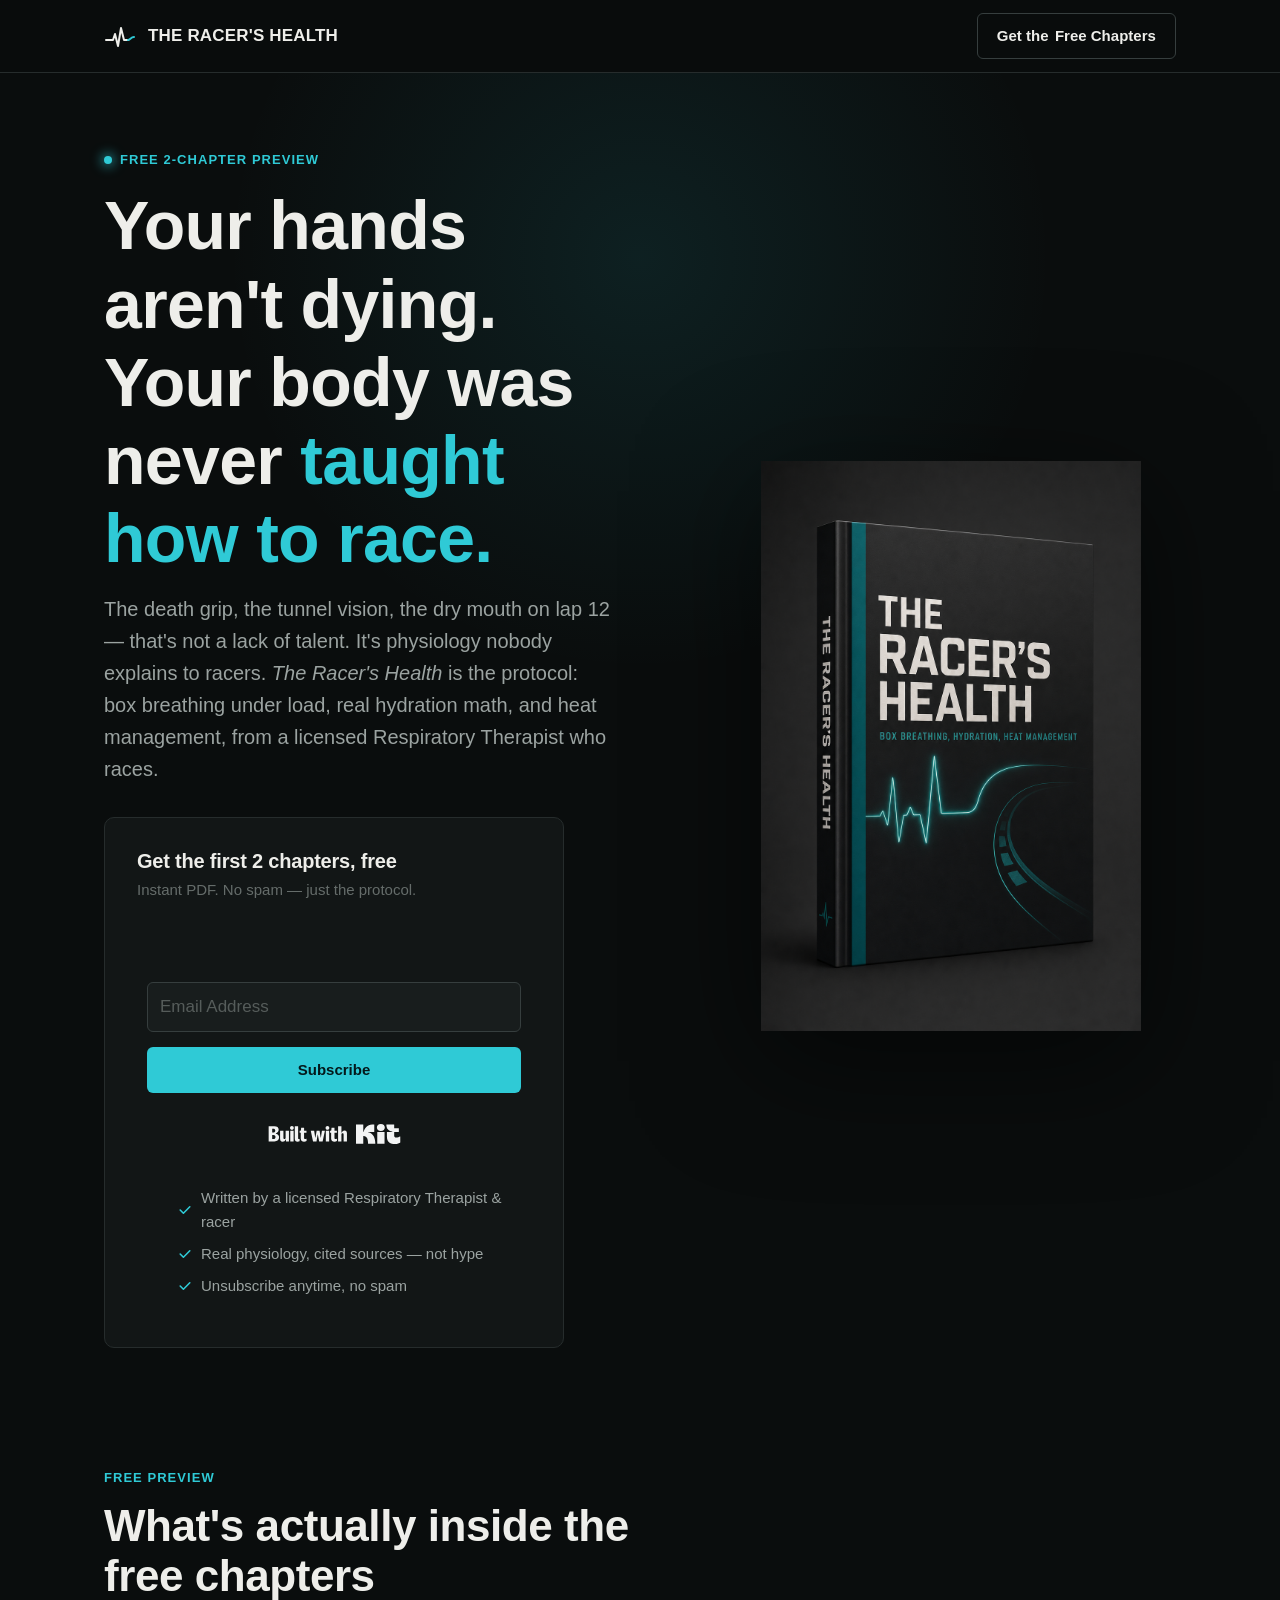
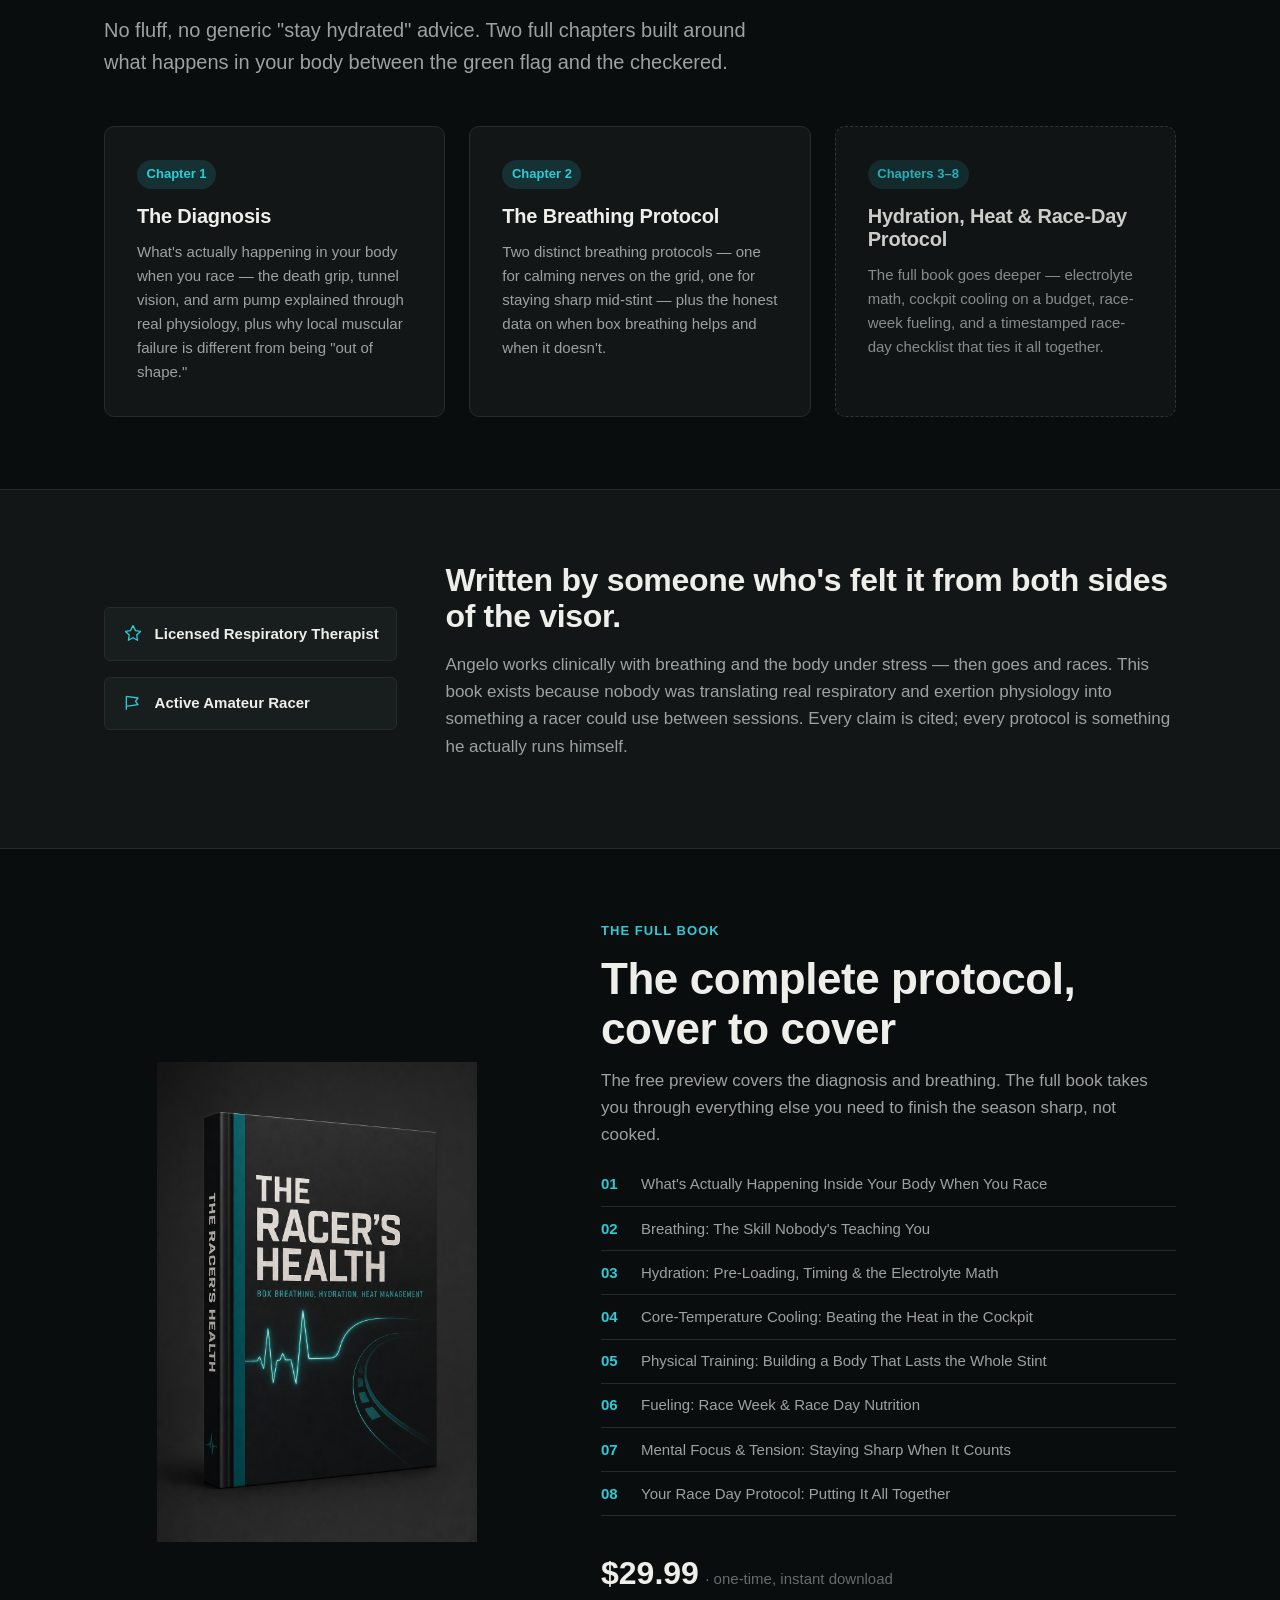
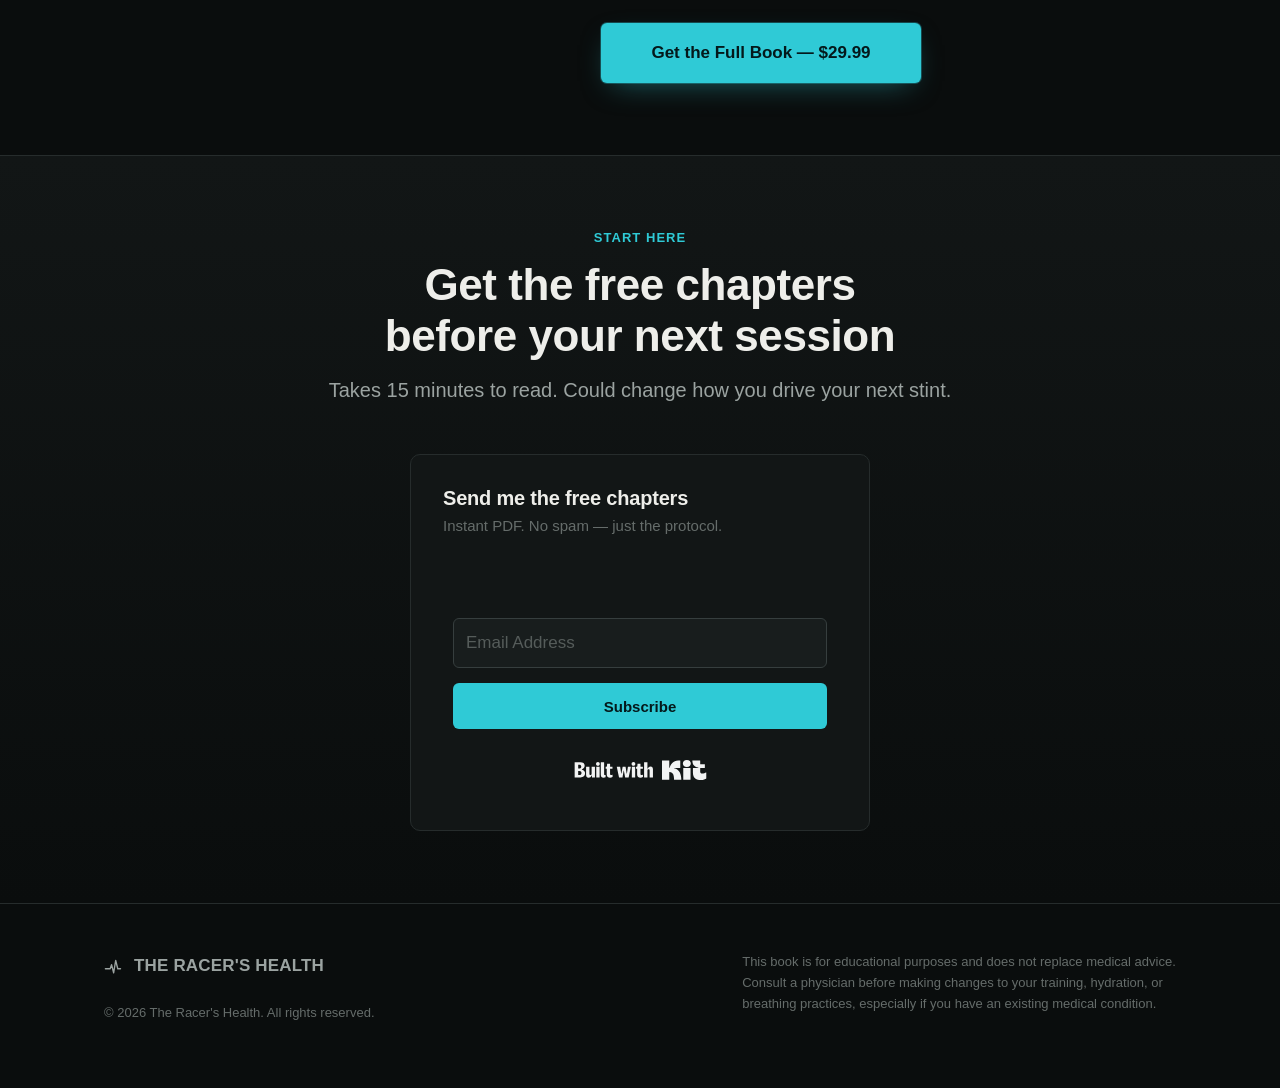
==== commit 7a22d339: "Wire up real Kit Commerce checkout link on landing page and thank-you page" ====
--- a/index.html
+++ b/index.html
@@ -151,11 +151,7 @@
 
           <div class="price-tag">$29.99 <span>· one-time, instant download</span></div>
 
-          <!-- ============================================================
-               BUY NOW LINK — once Kit Commerce (or your checkout) is live,
-               replace href="#signup" below with your real checkout URL.
-             ============================================================ -->
-          <a href="#signup" class="btn btn-primary" style="max-width:320px; white-space:nowrap;">Read the Free Chapters First</a>
+          <a href="https://angelo-espejo.kit.com/products/the-racers-health?step=checkout" class="btn btn-primary" style="max-width:320px; white-space:nowrap;">Get the Full Book — $29.99</a>
         </div>
       </div>
     </div>
